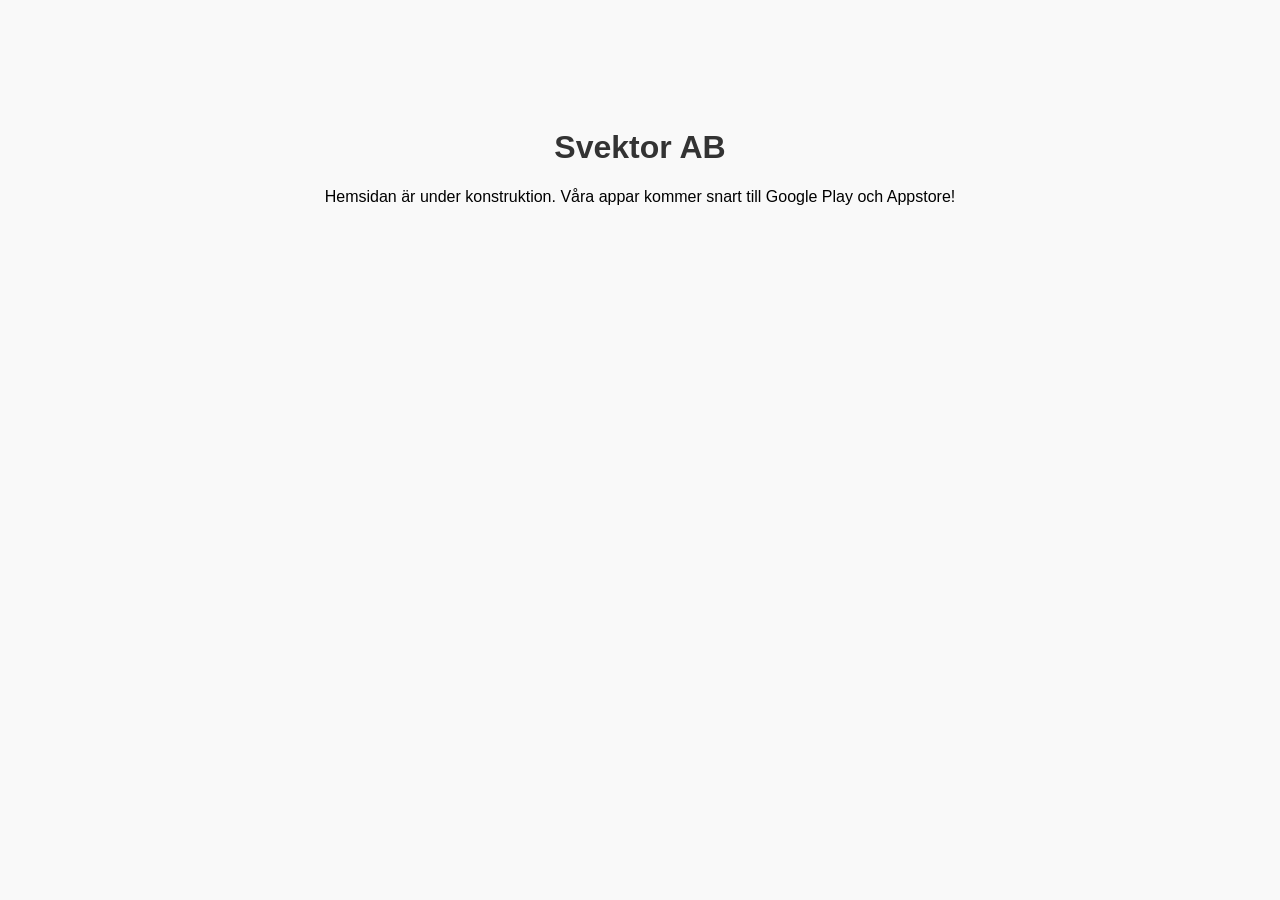
==== index.html @ da0938d6 "Create index.html" ====
<!DOCTYPE html>
<html lang="sv">
<head>
    <meta charset="UTF-8">
    <title>Svektor AB</title>
    <style>
        body { font-family: sans-serif; text-align: center; padding-top: 100px; background-color: #f9f9f9; }
        h1 { color: #333; }
    </style>
</head>
<body>
    <h1>Svektor AB</h1>
    <p>Hemsidan är under konstruktion. Våra appar kommer snart till Google Play och Appstore!</p>
</body>
</html>
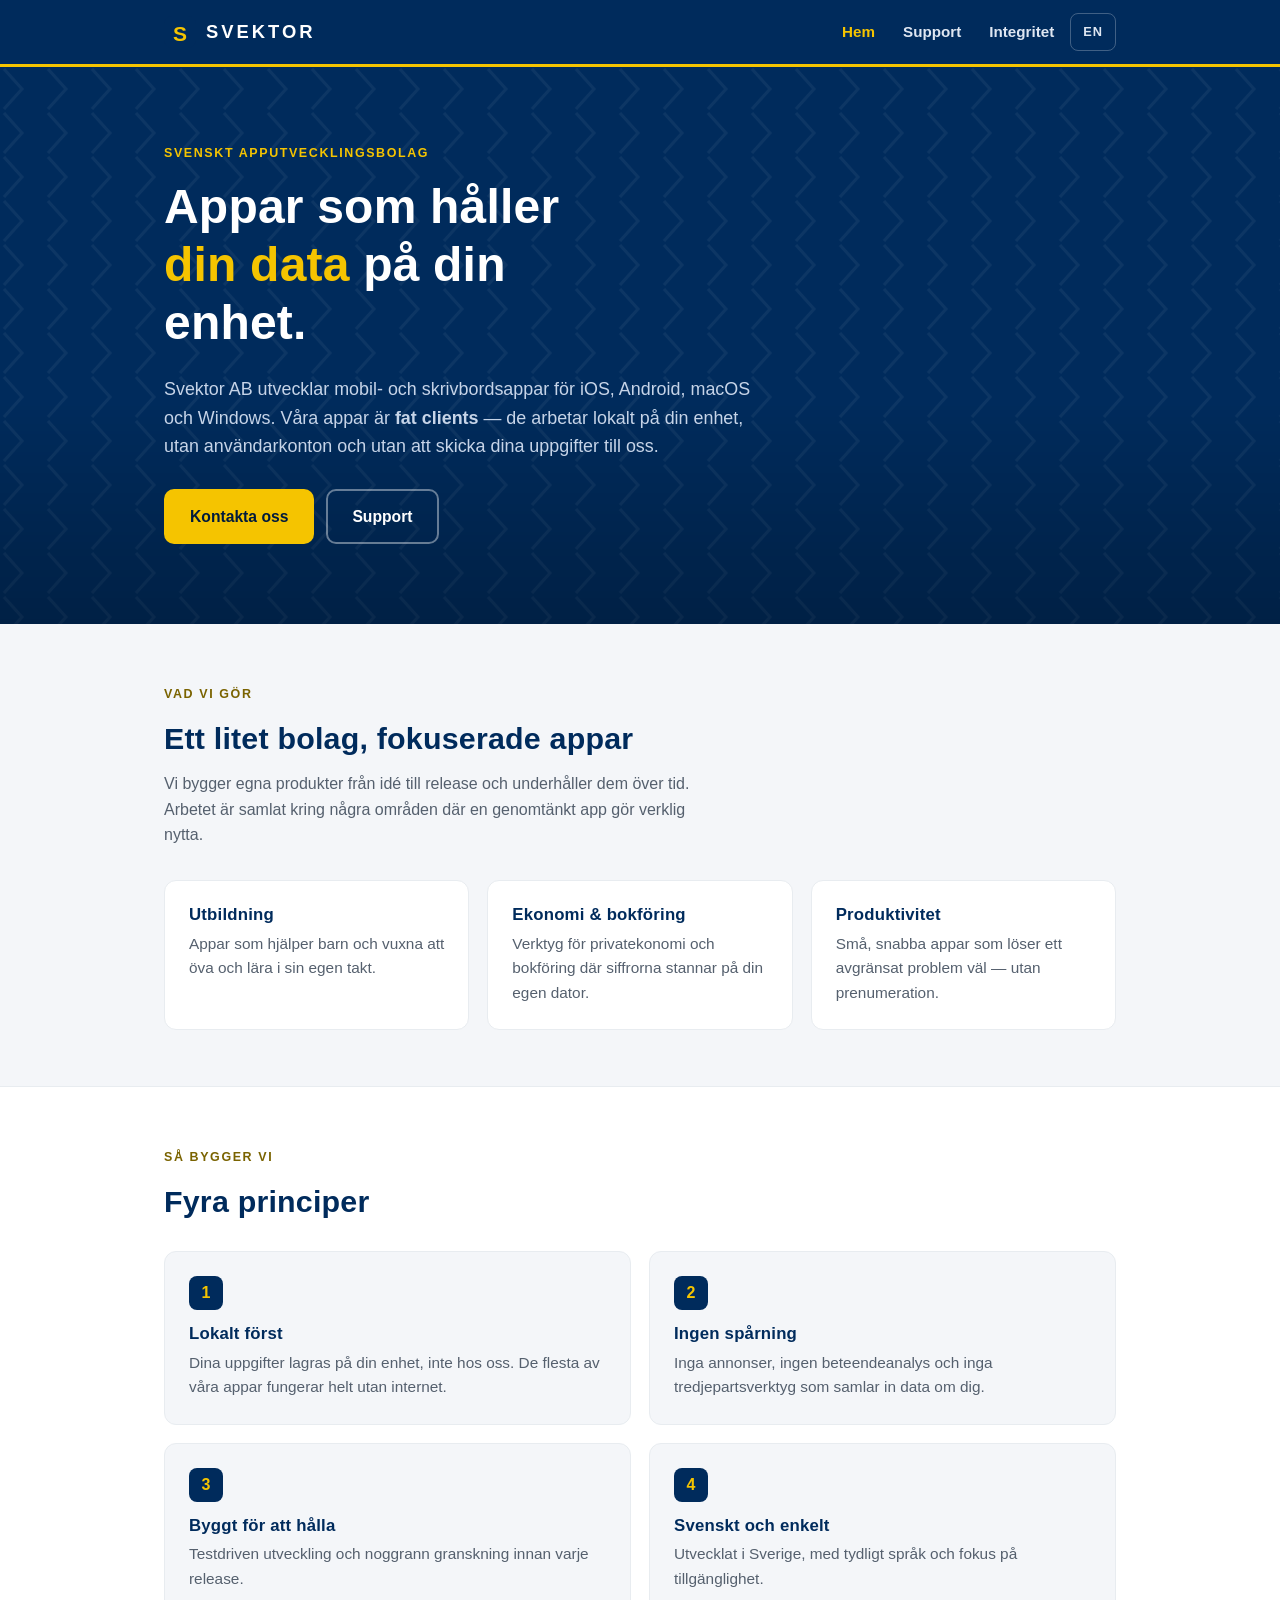
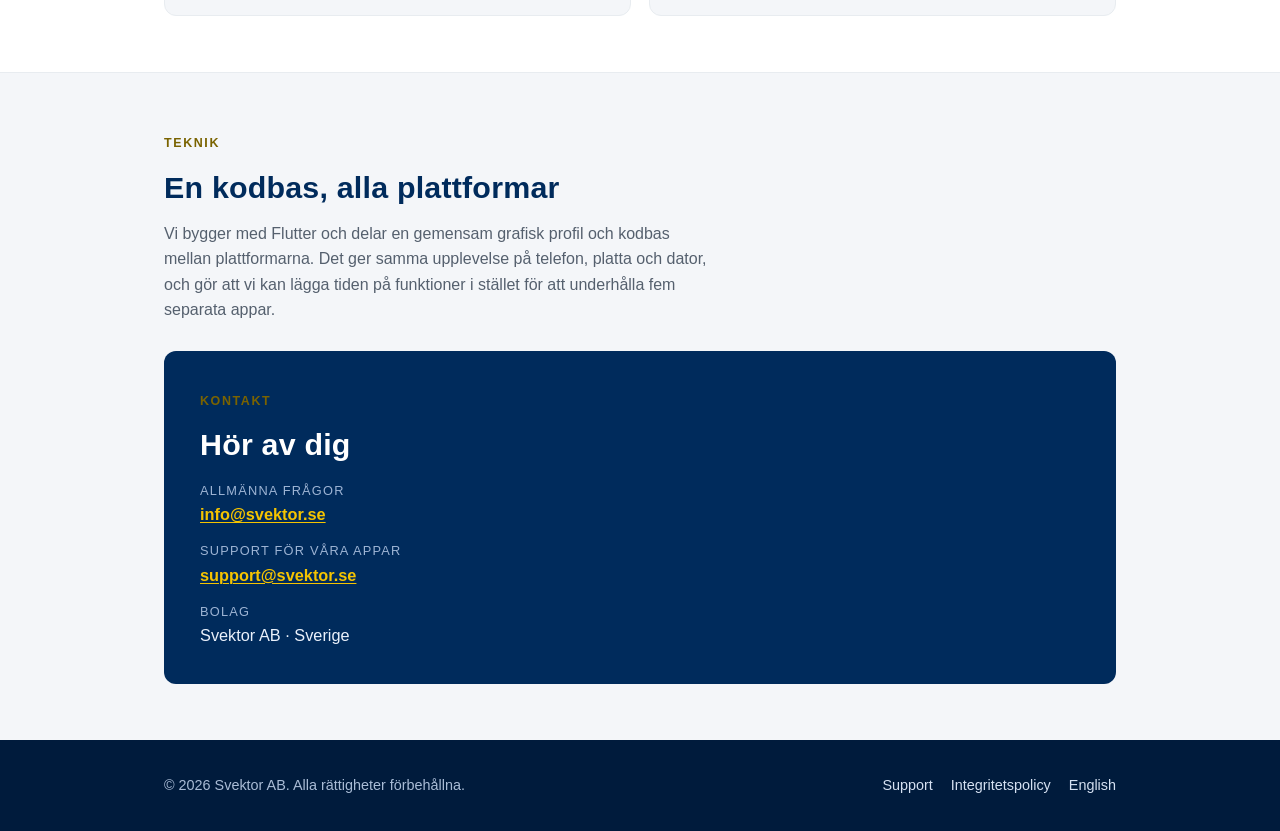
==== commit 7b8a9fdf: "Bygg om svektor.se till professionell företagssajt Ersätter platshållarsidan med en flersidig, tvåsp" ====
--- a/index.html
+++ b/index.html
@@ -1,15 +1,142 @@
 <!DOCTYPE html>
 <html lang="sv">
 <head>
-    <meta charset="UTF-8">
-    <title>Svektor AB</title>
-    <style>
-        body { font-family: sans-serif; text-align: center; padding-top: 100px; background-color: #f9f9f9; }
-        h1 { color: #333; }
-    </style>
+<meta charset="UTF-8">
+<meta name="viewport" content="width=device-width, initial-scale=1">
+<title>Svektor AB — Apputvecklingsbolag</title>
+<meta name="description" content="Svektor AB är ett svenskt apputvecklingsbolag. Vi bygger mobil- och skrivbordsappar som fungerar lokalt på din enhet — utan konton, utan spårning och utan moln.">
+<link rel="canonical" href="https://svektor.se/">
+<link rel="icon" href="/favicon.svg" type="image/svg+xml">
+<link rel="alternate" hreflang="sv" href="https://svektor.se/">
+<link rel="alternate" hreflang="en" href="https://svektor.se/en/">
+<link rel="stylesheet" href="/assets/style.css">
+<meta property="og:title" content="Svektor AB — Apputvecklingsbolag">
+<meta property="og:description" content="Ett svenskt apputvecklingsbolag. Appar som fungerar lokalt på din enhet — utan konton, utan spårning.">
+<meta property="og:type" content="website">
+<meta property="og:url" content="https://svektor.se/">
+<meta property="og:locale" content="sv_SE">
 </head>
 <body>
-    <h1>Svektor AB</h1>
-    <p>Hemsidan är under konstruktion. Våra appar kommer snart till Google Play och Appstore!</p>
+
+<header class="site-header">
+  <div class="wrap">
+    <a class="brand" href="/" aria-label="Svektor AB, startsida">
+      <img class="brand-mark" src="/favicon.svg" alt="" width="32" height="32">
+      <span class="brand-name">SVEKTOR</span>
+    </a>
+    <nav class="site-nav" aria-label="Huvudmeny">
+      <a href="/" aria-current="page">Hem</a>
+      <a href="/support.html">Support</a>
+      <a href="/integritet.html">Integritet</a>
+      <a class="lang" href="/en/" hreflang="en">EN</a>
+    </nav>
+  </div>
+</header>
+
+<main>
+  <section class="hero">
+    <div class="wrap">
+      <span class="eyebrow">Svenskt apputvecklingsbolag</span>
+      <h1>Appar som håller <span class="accent">din data</span> på din enhet.</h1>
+      <p>
+        Svektor AB utvecklar mobil- och skrivbordsappar för iOS, Android, macOS och
+        Windows. Våra appar är <strong>fat clients</strong> — de arbetar lokalt på din
+        enhet, utan användarkonton och utan att skicka dina uppgifter till oss.
+      </p>
+      <div class="cta-row">
+        <a class="btn btn-primary" href="mailto:info@svektor.se">Kontakta oss</a>
+        <a class="btn btn-ghost" href="/support.html">Support</a>
+      </div>
+    </div>
+  </section>
+
+  <section>
+    <div class="wrap">
+      <span class="eyebrow">Vad vi gör</span>
+      <h2>Ett litet bolag, fokuserade appar</h2>
+      <p class="section-lead">
+        Vi bygger egna produkter från idé till release och underhåller dem över tid.
+        Arbetet är samlat kring några områden där en genomtänkt app gör verklig nytta.
+      </p>
+      <div class="grid">
+        <div class="card">
+          <h3>Utbildning</h3>
+          <p>Appar som hjälper barn och vuxna att öva och lära i sin egen takt.</p>
+        </div>
+        <div class="card">
+          <h3>Ekonomi &amp; bokföring</h3>
+          <p>Verktyg för privatekonomi och bokföring där siffrorna stannar på din egen dator.</p>
+        </div>
+        <div class="card">
+          <h3>Produktivitet</h3>
+          <p>Små, snabba appar som löser ett avgränsat problem väl — utan prenumeration.</p>
+        </div>
+      </div>
+    </div>
+  </section>
+
+  <section class="tint">
+    <div class="wrap">
+      <span class="eyebrow">Så bygger vi</span>
+      <h2>Fyra principer</h2>
+      <div class="grid two">
+        <div class="card">
+          <span class="num">1</span>
+          <h3>Lokalt först</h3>
+          <p>Dina uppgifter lagras på din enhet, inte hos oss. De flesta av våra appar fungerar helt utan internet.</p>
+        </div>
+        <div class="card">
+          <span class="num">2</span>
+          <h3>Ingen spårning</h3>
+          <p>Inga annonser, ingen beteendeanalys och inga tredjepartsverktyg som samlar in data om dig.</p>
+        </div>
+        <div class="card">
+          <span class="num">3</span>
+          <h3>Byggt för att hålla</h3>
+          <p>Testdriven utveckling och noggrann granskning innan varje release.</p>
+        </div>
+        <div class="card">
+          <span class="num">4</span>
+          <h3>Svenskt och enkelt</h3>
+          <p>Utvecklat i Sverige, med tydligt språk och fokus på tillgänglighet.</p>
+        </div>
+      </div>
+    </div>
+  </section>
+
+  <section>
+    <div class="wrap">
+      <span class="eyebrow">Teknik</span>
+      <h2>En kodbas, alla plattformar</h2>
+      <p class="section-lead">
+        Vi bygger med Flutter och delar en gemensam grafisk profil och kodbas mellan
+        plattformarna. Det ger samma upplevelse på telefon, platta och dator, och gör
+        att vi kan lägga tiden på funktioner i stället för att underhålla fem separata appar.
+      </p>
+
+      <div class="contact-box">
+        <span class="eyebrow">Kontakt</span>
+        <h2>Hör av dig</h2>
+        <div class="contact-list">
+          <div><span>Allmänna frågor</span><a href="mailto:info@svektor.se">info@svektor.se</a></div>
+          <div><span>Support för våra appar</span><a href="mailto:support@svektor.se">support@svektor.se</a></div>
+          <div><span>Bolag</span>Svektor AB · Sverige</div>
+        </div>
+      </div>
+    </div>
+  </section>
+</main>
+
+<footer class="site-footer">
+  <div class="wrap">
+    <span>© 2026 Svektor AB. Alla rättigheter förbehållna.</span>
+    <nav aria-label="Sidfot">
+      <a href="/support.html">Support</a>
+      <a href="/integritet.html">Integritetspolicy</a>
+      <a href="/en/">English</a>
+    </nav>
+  </div>
+</footer>
+
 </body>
 </html>
--- a/assets/style.css
+++ b/assets/style.css
@@ -0,0 +1,253 @@
+/* Svektor AB — company site
+   Graphic profile shared with the apps:
+   navy #002B5C, signal yellow #F5C400, off-white #F4F6F9, hairline #E8ECF0 */
+
+:root {
+  --navy: #002B5C;
+  --navy-deep: #001B3C;
+  --yellow: #F5C400;
+  --ink: #1A2431;
+  --muted: #55606E;
+  --bg: #F4F6F9;
+  --card: #FFFFFF;
+  --line: #E8ECF0;
+  --radius: 12px;
+  --maxw: 1000px;
+  --font: -apple-system, BlinkMacSystemFont, "Segoe UI", Roboto, Helvetica, Arial, sans-serif;
+  color-scheme: light;
+}
+
+* { box-sizing: border-box; }
+
+html { scroll-behavior: smooth; }
+
+body {
+  margin: 0;
+  font-family: var(--font);
+  color: var(--ink);
+  background: var(--bg);
+  line-height: 1.6;
+  -webkit-font-smoothing: antialiased;
+}
+
+h1, h2, h3 {
+  line-height: 1.2;
+  font-weight: 800;
+  letter-spacing: 0.2px;
+  color: var(--navy);
+  margin: 0 0 .5em;
+}
+
+h1 { font-size: clamp(1.9rem, 4.5vw, 3rem); }
+h2 { font-size: clamp(1.35rem, 2.8vw, 1.9rem); }
+h3 { font-size: 1.05rem; }
+
+p { margin: 0 0 1rem; }
+
+a { color: var(--navy); text-decoration-thickness: 1px; text-underline-offset: 2px; }
+a:hover { color: #003c82; }
+
+:focus-visible {
+  outline: 3px solid var(--yellow);
+  outline-offset: 2px;
+  border-radius: 3px;
+}
+
+.wrap { max-width: var(--maxw); margin: 0 auto; padding: 0 24px; }
+
+.eyebrow {
+  display: inline-block;
+  font-size: .78rem;
+  font-weight: 800;
+  letter-spacing: 1.6px;
+  text-transform: uppercase;
+  color: #7a6300;
+  margin-bottom: .9rem;
+}
+.hero .eyebrow { color: var(--yellow); }
+
+/* ---------- Header ---------- */
+.site-header {
+  position: sticky;
+  top: 0;
+  z-index: 20;
+  background: var(--navy);
+  border-bottom: 3px solid var(--yellow);
+}
+.site-header .wrap {
+  display: flex;
+  align-items: center;
+  justify-content: space-between;
+  gap: 16px;
+  min-height: 64px;
+  flex-wrap: wrap;
+}
+.brand {
+  display: inline-flex;
+  align-items: center;
+  gap: 10px;
+  text-decoration: none;
+}
+.brand-mark { width: 32px; height: 32px; display: block; border-radius: 8px; }
+.brand-name {
+  color: #fff;
+  font-weight: 800;
+  font-size: 1.15rem;
+  letter-spacing: 3px;
+}
+.site-nav {
+  display: flex;
+  align-items: center;
+  gap: 4px;
+  flex-wrap: wrap;
+}
+.site-nav a {
+  color: #dfe7f2;
+  text-decoration: none;
+  font-weight: 600;
+  font-size: .95rem;
+  padding: 8px 12px;
+  border-radius: 8px;
+}
+.site-nav a:hover { color: #fff; background: rgba(255,255,255,.08); }
+.site-nav a[aria-current="page"] { color: var(--yellow); }
+.site-nav a.lang {
+  border: 1px solid rgba(255,255,255,.25);
+  letter-spacing: 1px;
+  font-size: .8rem;
+}
+
+/* ---------- Hero ---------- */
+.hero {
+  background: var(--navy);
+  background-image:
+    linear-gradient(180deg, rgba(0,0,0,0) 60%, rgba(0,0,0,.25)),
+    url("data:image/svg+xml,%3Csvg xmlns='http://www.w3.org/2000/svg' width='44' height='44'%3E%3Cpath d='M4 2l18 20L4 42' fill='none' stroke='%23ffffff' stroke-opacity='0.05' stroke-width='3'/%3E%3C/svg%3E");
+  color: #eaf1fb;
+  padding: 72px 0 80px;
+}
+.hero h1 { color: #fff; max-width: 16ch; }
+.hero h1 .accent { color: var(--yellow); }
+.hero p {
+  font-size: 1.12rem;
+  color: #c6d4e8;
+  max-width: 60ch;
+}
+.cta-row {
+  display: flex;
+  flex-wrap: wrap;
+  gap: 12px;
+  margin-top: 28px;
+}
+.btn {
+  display: inline-block;
+  padding: 13px 24px;
+  border-radius: 10px;
+  font-weight: 700;
+  font-size: .98rem;
+  text-decoration: none;
+  border: 2px solid transparent;
+}
+.btn-primary { background: var(--yellow); color: var(--navy-deep); }
+.btn-primary:hover { background: #ffd21f; color: var(--navy-deep); }
+.btn-ghost { border-color: rgba(255,255,255,.4); color: #fff; }
+.btn-ghost:hover { border-color: #fff; background: rgba(255,255,255,.08); color: #fff; }
+
+/* ---------- Sections ---------- */
+section { padding: 56px 0; }
+section.tint { background: #fff; border-block: 1px solid var(--line); }
+.section-lead { max-width: 62ch; color: var(--muted); }
+
+.grid {
+  display: grid;
+  gap: 18px;
+  grid-template-columns: repeat(auto-fit, minmax(240px, 1fr));
+  margin-top: 32px;
+}
+.grid.two { grid-template-columns: repeat(2, 1fr); }
+@media (max-width: 620px) { .grid.two { grid-template-columns: 1fr; } }
+.card {
+  background: var(--card);
+  border: 1px solid var(--line);
+  border-radius: var(--radius);
+  padding: 24px;
+}
+section.tint .card { background: var(--bg); }
+.card h3 { margin-bottom: .4rem; }
+.card p { color: var(--muted); margin: 0; font-size: .96rem; }
+.card .num {
+  display: inline-flex;
+  align-items: center;
+  justify-content: center;
+  width: 34px; height: 34px;
+  border-radius: 8px;
+  background: var(--navy);
+  color: var(--yellow);
+  font-weight: 800;
+  margin-bottom: 14px;
+}
+
+/* ---------- Contact ---------- */
+.contact-box {
+  background: var(--navy);
+  color: #eaf1fb;
+  border-radius: var(--radius);
+  padding: 36px;
+  margin-top: 28px;
+}
+.contact-box h2 { color: #fff; }
+.contact-box a { color: var(--yellow); font-weight: 700; }
+.contact-list { display: grid; gap: 14px; margin-top: 18px; }
+.contact-list div { font-size: 1.02rem; }
+.contact-list span { display: block; font-size: .8rem; letter-spacing: 1.2px; text-transform: uppercase; color: #9db4d4; }
+
+/* ---------- Prose (support / privacy) ---------- */
+.prose { max-width: 74ch; }
+.prose h2 { margin-top: 2.2rem; }
+.prose h3 { margin-top: 1.6rem; color: var(--ink); }
+.prose ul { padding-left: 1.2rem; }
+.prose li { margin-bottom: .4rem; }
+.prose .updated {
+  font-size: .9rem;
+  color: var(--muted);
+  border-left: 3px solid var(--yellow);
+  padding-left: 12px;
+}
+.callout {
+  background: #fff;
+  border: 1px solid var(--line);
+  border-left: 4px solid var(--yellow);
+  border-radius: 8px;
+  padding: 16px 18px;
+  margin: 1.5rem 0;
+}
+.callout p { margin: 0; color: var(--muted); }
+
+/* ---------- Footer ---------- */
+.site-footer {
+  background: var(--navy-deep);
+  color: #a9bcd6;
+  padding: 34px 0;
+  font-size: .9rem;
+}
+.site-footer .wrap {
+  display: flex;
+  flex-wrap: wrap;
+  gap: 10px 24px;
+  align-items: center;
+  justify-content: space-between;
+}
+.site-footer a { color: #d5e1f2; text-decoration: none; }
+.site-footer a:hover { text-decoration: underline; }
+.site-footer nav { display: flex; gap: 18px; flex-wrap: wrap; }
+
+@media (max-width: 560px) {
+  .brand-name { letter-spacing: 2px; font-size: 1.05rem; }
+  section { padding: 44px 0; }
+  .hero { padding: 56px 0 60px; }
+  .contact-box, .card { padding: 20px; }
+}
+
+@media (prefers-reduced-motion: reduce) {
+  html { scroll-behavior: auto; }
+}
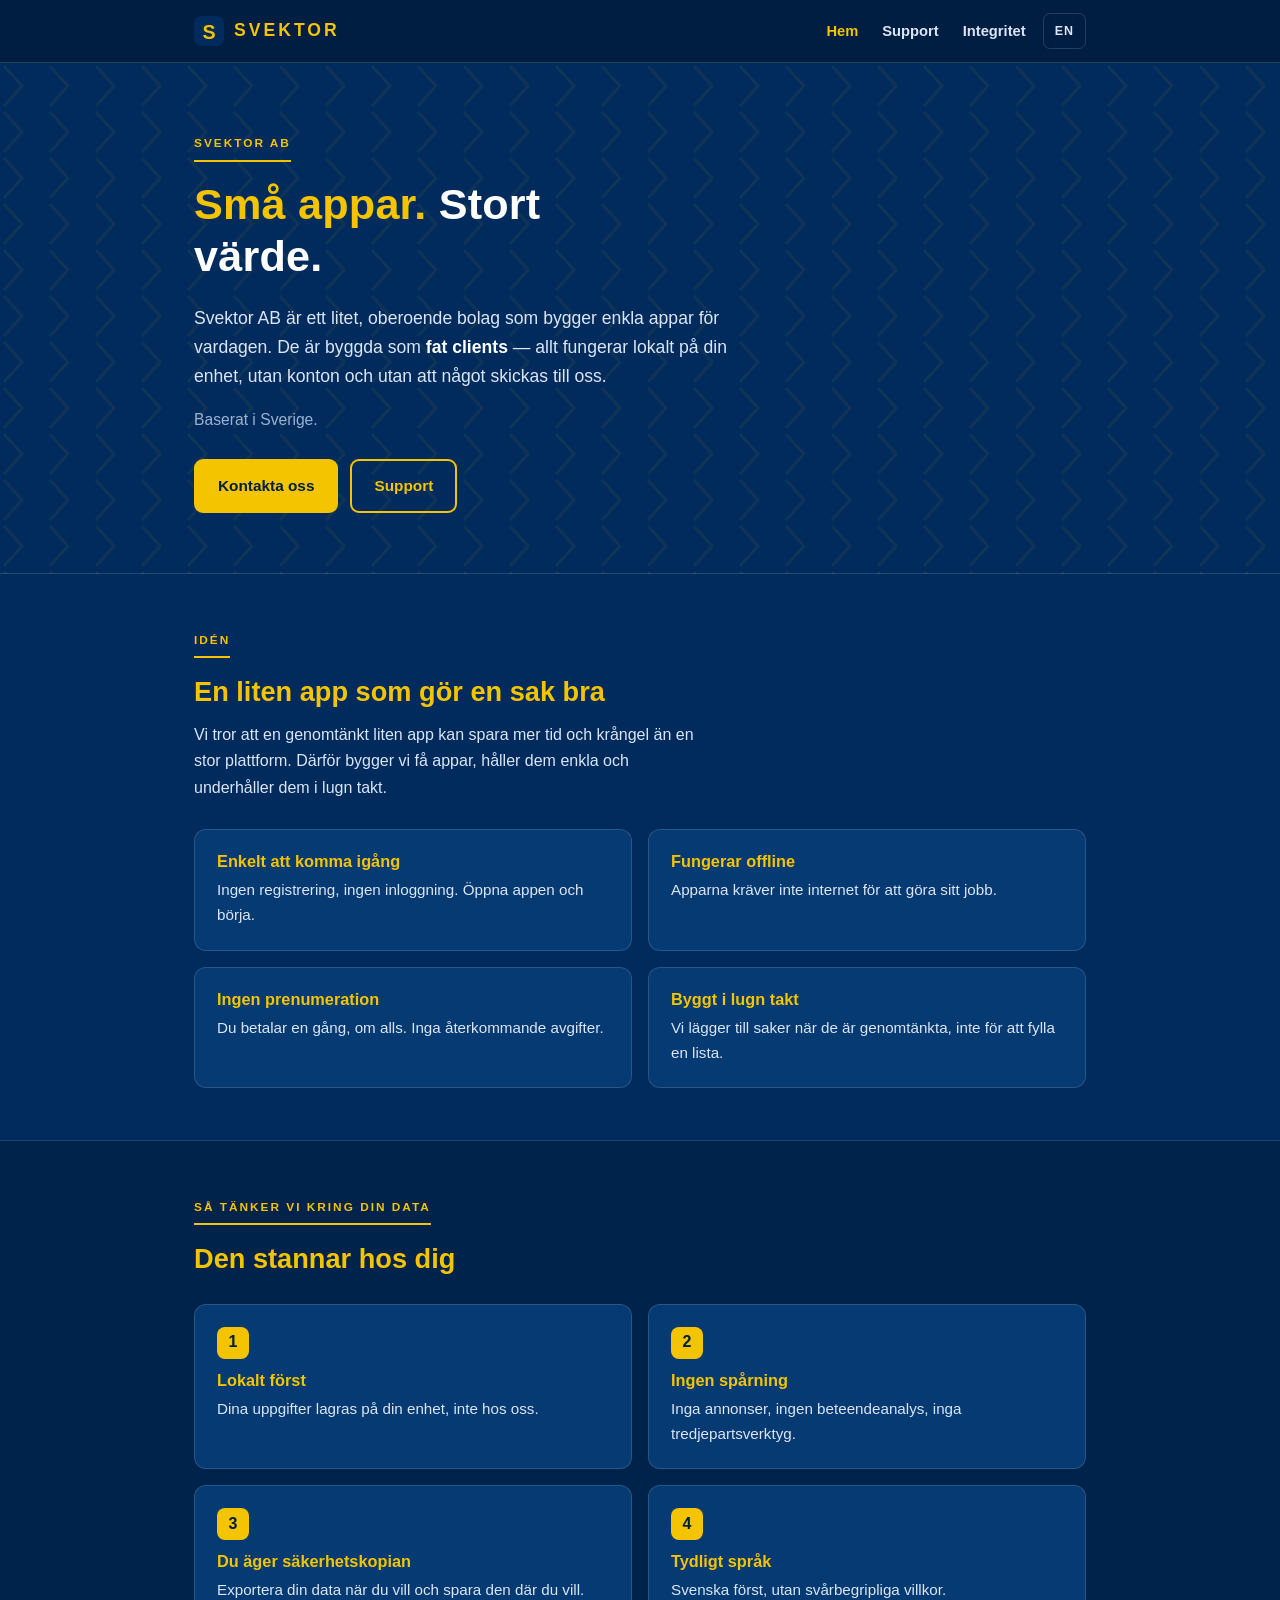
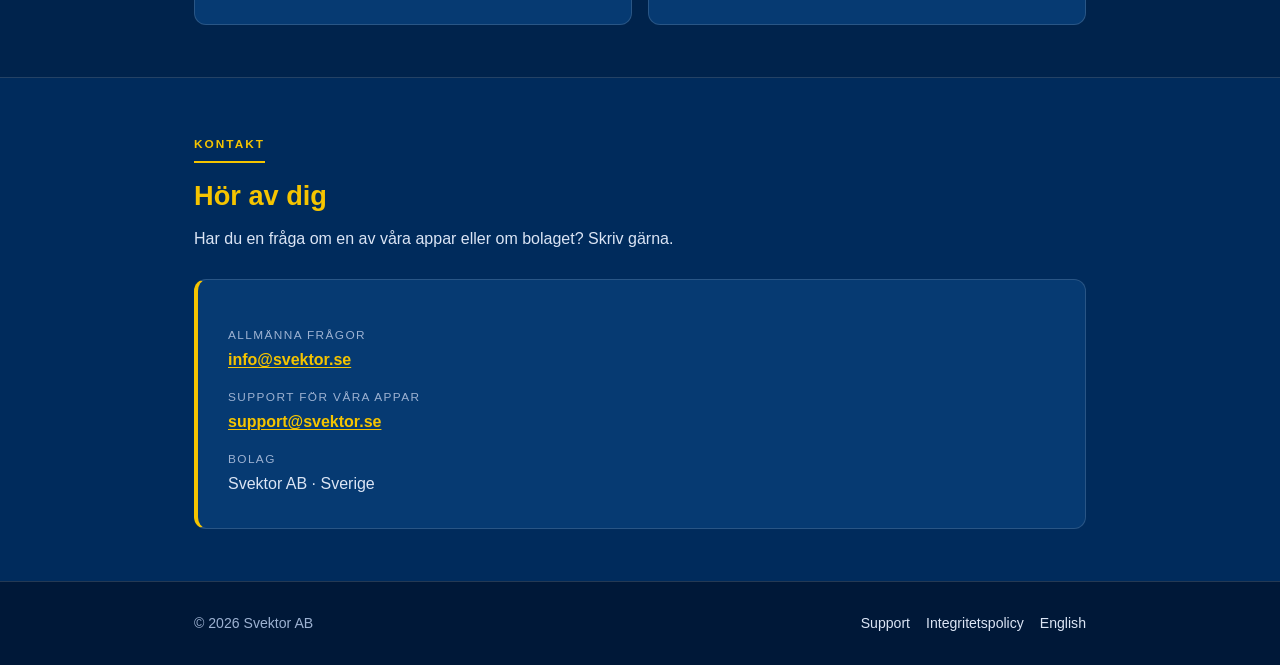
==== commit 0762f7e4: "Gör om sajten: navy/gul appprofil, anspråkslös ton, inga appnamn - Hela sajten på marinblå bakgrund " ====
--- a/index.html
+++ b/index.html
@@ -3,15 +3,15 @@
 <head>
 <meta charset="UTF-8">
 <meta name="viewport" content="width=device-width, initial-scale=1">
-<title>Svektor AB — Apputvecklingsbolag</title>
-<meta name="description" content="Svektor AB är ett svenskt apputvecklingsbolag. Vi bygger mobil- och skrivbordsappar som fungerar lokalt på din enhet — utan konton, utan spårning och utan moln.">
+<title>Svektor AB — Små appar, stort värde</title>
+<meta name="description" content="Svektor AB är ett litet, oberoende bolag som bygger små appar. De fungerar lokalt på din enhet — utan konton, utan spårning och utan moln.">
 <link rel="canonical" href="https://svektor.se/">
 <link rel="icon" href="/favicon.svg" type="image/svg+xml">
 <link rel="alternate" hreflang="sv" href="https://svektor.se/">
 <link rel="alternate" hreflang="en" href="https://svektor.se/en/">
 <link rel="stylesheet" href="/assets/style.css">
-<meta property="og:title" content="Svektor AB — Apputvecklingsbolag">
-<meta property="og:description" content="Ett svenskt apputvecklingsbolag. Appar som fungerar lokalt på din enhet — utan konton, utan spårning.">
+<meta property="og:title" content="Svektor AB — Små appar, stort värde">
+<meta property="og:description" content="Ett litet, oberoende bolag som bygger små appar. Allt fungerar lokalt på din enhet.">
 <meta property="og:type" content="website">
 <meta property="og:url" content="https://svektor.se/">
 <meta property="og:locale" content="sv_SE">
@@ -21,7 +21,7 @@
 <header class="site-header">
   <div class="wrap">
     <a class="brand" href="/" aria-label="Svektor AB, startsida">
-      <img class="brand-mark" src="/favicon.svg" alt="" width="32" height="32">
+      <img class="brand-mark" src="/favicon.svg" alt="" width="30" height="30">
       <span class="brand-name">SVEKTOR</span>
     </a>
     <nav class="site-nav" aria-label="Huvudmeny">
@@ -36,13 +36,14 @@
 <main>
   <section class="hero">
     <div class="wrap">
-      <span class="eyebrow">Svenskt apputvecklingsbolag</span>
-      <h1>Appar som håller <span class="accent">din data</span> på din enhet.</h1>
+      <span class="eyebrow">Svektor AB</span>
+      <h1>Små appar. <span class="accent">Stort värde.</span></h1>
       <p>
-        Svektor AB utvecklar mobil- och skrivbordsappar för iOS, Android, macOS och
-        Windows. Våra appar är <strong>fat clients</strong> — de arbetar lokalt på din
-        enhet, utan användarkonton och utan att skicka dina uppgifter till oss.
+        Svektor AB är ett litet, oberoende bolag som bygger enkla appar för
+        vardagen. De är byggda som <strong>fat clients</strong> — allt fungerar
+        lokalt på din enhet, utan konton och utan att något skickas till oss.
       </p>
+      <p class="sub">Baserat i Sverige.</p>
       <div class="cta-row">
         <a class="btn btn-primary" href="mailto:info@svektor.se">Kontakta oss</a>
         <a class="btn btn-ghost" href="/support.html">Support</a>
@@ -52,53 +53,58 @@
 
   <section>
     <div class="wrap">
-      <span class="eyebrow">Vad vi gör</span>
-      <h2>Ett litet bolag, fokuserade appar</h2>
+      <span class="eyebrow">Idén</span>
+      <h2>En liten app som gör en sak bra</h2>
       <p class="section-lead">
-        Vi bygger egna produkter från idé till release och underhåller dem över tid.
-        Arbetet är samlat kring några områden där en genomtänkt app gör verklig nytta.
+        Vi tror att en genomtänkt liten app kan spara mer tid och krångel än en stor
+        plattform. Därför bygger vi få appar, håller dem enkla och underhåller dem
+        i lugn takt.
       </p>
-      <div class="grid">
+      <div class="grid two">
         <div class="card">
-          <h3>Utbildning</h3>
-          <p>Appar som hjälper barn och vuxna att öva och lära i sin egen takt.</p>
+          <h3>Enkelt att komma igång</h3>
+          <p>Ingen registrering, ingen inloggning. Öppna appen och börja.</p>
         </div>
         <div class="card">
-          <h3>Ekonomi &amp; bokföring</h3>
-          <p>Verktyg för privatekonomi och bokföring där siffrorna stannar på din egen dator.</p>
+          <h3>Fungerar offline</h3>
+          <p>Apparna kräver inte internet för att göra sitt jobb.</p>
         </div>
         <div class="card">
-          <h3>Produktivitet</h3>
-          <p>Små, snabba appar som löser ett avgränsat problem väl — utan prenumeration.</p>
+          <h3>Ingen prenumeration</h3>
+          <p>Du betalar en gång, om alls. Inga återkommande avgifter.</p>
+        </div>
+        <div class="card">
+          <h3>Byggt i lugn takt</h3>
+          <p>Vi lägger till saker när de är genomtänkta, inte för att fylla en lista.</p>
         </div>
       </div>
     </div>
   </section>
 
-  <section class="tint">
+  <section class="alt">
     <div class="wrap">
-      <span class="eyebrow">Så bygger vi</span>
-      <h2>Fyra principer</h2>
+      <span class="eyebrow">Så tänker vi kring din data</span>
+      <h2>Den stannar hos dig</h2>
       <div class="grid two">
         <div class="card">
           <span class="num">1</span>
           <h3>Lokalt först</h3>
-          <p>Dina uppgifter lagras på din enhet, inte hos oss. De flesta av våra appar fungerar helt utan internet.</p>
+          <p>Dina uppgifter lagras på din enhet, inte hos oss.</p>
         </div>
         <div class="card">
           <span class="num">2</span>
           <h3>Ingen spårning</h3>
-          <p>Inga annonser, ingen beteendeanalys och inga tredjepartsverktyg som samlar in data om dig.</p>
+          <p>Inga annonser, ingen beteendeanalys, inga tredjepartsverktyg.</p>
         </div>
         <div class="card">
           <span class="num">3</span>
-          <h3>Byggt för att hålla</h3>
-          <p>Testdriven utveckling och noggrann granskning innan varje release.</p>
+          <h3>Du äger säkerhetskopian</h3>
+          <p>Exportera din data när du vill och spara den där du vill.</p>
         </div>
         <div class="card">
           <span class="num">4</span>
-          <h3>Svenskt och enkelt</h3>
-          <p>Utvecklat i Sverige, med tydligt språk och fokus på tillgänglighet.</p>
+          <h3>Tydligt språk</h3>
+          <p>Svenska först, utan svårbegripliga villkor.</p>
         </div>
       </div>
     </div>
@@ -106,17 +112,10 @@
 
   <section>
     <div class="wrap">
-      <span class="eyebrow">Teknik</span>
-      <h2>En kodbas, alla plattformar</h2>
-      <p class="section-lead">
-        Vi bygger med Flutter och delar en gemensam grafisk profil och kodbas mellan
-        plattformarna. Det ger samma upplevelse på telefon, platta och dator, och gör
-        att vi kan lägga tiden på funktioner i stället för att underhålla fem separata appar.
-      </p>
-
+      <span class="eyebrow">Kontakt</span>
+      <h2>Hör av dig</h2>
+      <p class="section-lead">Har du en fråga om en av våra appar eller om bolaget? Skriv gärna.</p>
       <div class="contact-box">
-        <span class="eyebrow">Kontakt</span>
-        <h2>Hör av dig</h2>
         <div class="contact-list">
           <div><span>Allmänna frågor</span><a href="mailto:info@svektor.se">info@svektor.se</a></div>
           <div><span>Support för våra appar</span><a href="mailto:support@svektor.se">support@svektor.se</a></div>
@@ -129,7 +128,7 @@
 
 <footer class="site-footer">
   <div class="wrap">
-    <span>© 2026 Svektor AB. Alla rättigheter förbehållna.</span>
+    <span>© 2026 Svektor AB</span>
     <nav aria-label="Sidfot">
       <a href="/support.html">Support</a>
       <a href="/integritet.html">Integritetspolicy</a>
--- a/assets/style.css
+++ b/assets/style.css
@@ -1,253 +1,232 @@
 /* Svektor AB — company site
-   Graphic profile shared with the apps:
-   navy #002B5C, signal yellow #F5C400, off-white #F4F6F9, hairline #E8ECF0 */
+   Same profile as the apps: navy background, signal-yellow text/accents. */
 
 :root {
-  --navy: #002B5C;
-  --navy-deep: #001B3C;
-  --yellow: #F5C400;
-  --ink: #1A2431;
-  --muted: #55606E;
-  --bg: #F4F6F9;
-  --card: #FFFFFF;
-  --line: #E8ECF0;
+  --navy:      #002B5C;   /* page background — Försvarsmakten-inspired */
+  --navy-deep: #001E42;   /* header */
+  --navy-dark: #001838;   /* footer */
+  --navy-alt:  #00234C;   /* alternating section */
+  --surface:   #063A72;   /* cards / raised */
+  --surface-2: #0B4A8A;   /* card hover */
+  --yellow:    #F5C400;   /* signal yellow — headings & accents */
+  --yellow-hi: #FFD21F;
+  --text:      #DBE5F5;   /* body text on navy */
+  --text-dim:  #9DB2D2;
+  --line:      rgba(255, 255, 255, 0.14);
   --radius: 12px;
-  --maxw: 1000px;
+  --maxw: 940px;
   --font: -apple-system, BlinkMacSystemFont, "Segoe UI", Roboto, Helvetica, Arial, sans-serif;
-  color-scheme: light;
+  color-scheme: dark;
 }
 
 * { box-sizing: border-box; }
-
 html { scroll-behavior: smooth; }
 
 body {
   margin: 0;
   font-family: var(--font);
-  color: var(--ink);
-  background: var(--bg);
-  line-height: 1.6;
+  color: var(--text);
+  background: var(--navy);
+  line-height: 1.65;
   -webkit-font-smoothing: antialiased;
 }
 
 h1, h2, h3 {
   line-height: 1.2;
   font-weight: 800;
-  letter-spacing: 0.2px;
-  color: var(--navy);
+  color: var(--yellow);
   margin: 0 0 .5em;
 }
-
-h1 { font-size: clamp(1.9rem, 4.5vw, 3rem); }
-h2 { font-size: clamp(1.35rem, 2.8vw, 1.9rem); }
-h3 { font-size: 1.05rem; }
+h1 { font-size: clamp(1.8rem, 4.2vw, 2.7rem); letter-spacing: .2px; }
+h2 { font-size: clamp(1.3rem, 2.6vw, 1.7rem); }
+h3 { font-size: 1.02rem; color: var(--yellow); }
 
 p { margin: 0 0 1rem; }
-
-a { color: var(--navy); text-decoration-thickness: 1px; text-underline-offset: 2px; }
-a:hover { color: #003c82; }
-
-:focus-visible {
-  outline: 3px solid var(--yellow);
-  outline-offset: 2px;
-  border-radius: 3px;
-}
+strong { color: #fff; }
+
+a { color: var(--yellow); text-decoration-thickness: 1px; text-underline-offset: 2px; }
+a:hover { color: var(--yellow-hi); }
+
+:focus-visible { outline: 3px solid var(--yellow); outline-offset: 2px; border-radius: 3px; }
 
 .wrap { max-width: var(--maxw); margin: 0 auto; padding: 0 24px; }
 
 .eyebrow {
   display: inline-block;
-  font-size: .78rem;
+  font-size: .74rem;
   font-weight: 800;
-  letter-spacing: 1.6px;
+  letter-spacing: 2px;
   text-transform: uppercase;
-  color: #7a6300;
-  margin-bottom: .9rem;
-}
-.hero .eyebrow { color: var(--yellow); }
+  color: var(--yellow);
+  padding-bottom: 6px;
+  border-bottom: 2px solid var(--yellow);
+  margin-bottom: 1.1rem;
+}
 
 /* ---------- Header ---------- */
 .site-header {
   position: sticky;
   top: 0;
   z-index: 20;
-  background: var(--navy);
-  border-bottom: 3px solid var(--yellow);
+  background: var(--navy-deep);
+  border-bottom: 1px solid var(--line);
 }
 .site-header .wrap {
   display: flex;
   align-items: center;
   justify-content: space-between;
-  gap: 16px;
-  min-height: 64px;
+  gap: 14px;
+  min-height: 62px;
   flex-wrap: wrap;
 }
-.brand {
-  display: inline-flex;
-  align-items: center;
-  gap: 10px;
-  text-decoration: none;
-}
-.brand-mark { width: 32px; height: 32px; display: block; border-radius: 8px; }
-.brand-name {
-  color: #fff;
-  font-weight: 800;
-  font-size: 1.15rem;
-  letter-spacing: 3px;
-}
-.site-nav {
-  display: flex;
-  align-items: center;
-  gap: 4px;
-  flex-wrap: wrap;
-}
+.brand { display: inline-flex; align-items: center; gap: 10px; text-decoration: none; }
+.brand-mark { width: 30px; height: 30px; display: block; border-radius: 7px; }
+.brand-name { color: var(--yellow); font-weight: 800; font-size: 1.1rem; letter-spacing: 3px; }
+.site-nav { display: flex; align-items: center; gap: 2px; flex-wrap: wrap; }
 .site-nav a {
-  color: #dfe7f2;
+  color: var(--text);
   text-decoration: none;
   font-weight: 600;
-  font-size: .95rem;
-  padding: 8px 12px;
-  border-radius: 8px;
-}
-.site-nav a:hover { color: #fff; background: rgba(255,255,255,.08); }
+  font-size: .92rem;
+  padding: 7px 11px;
+  border-radius: 7px;
+}
+.site-nav a:hover { color: #fff; background: rgba(255, 255, 255, 0.07); }
 .site-nav a[aria-current="page"] { color: var(--yellow); }
-.site-nav a.lang {
-  border: 1px solid rgba(255,255,255,.25);
-  letter-spacing: 1px;
-  font-size: .8rem;
-}
+.site-nav a.lang { border: 1px solid var(--line); letter-spacing: 1px; font-size: .78rem; margin-left: 4px; }
 
 /* ---------- Hero ---------- */
 .hero {
-  background: var(--navy);
   background-image:
-    linear-gradient(180deg, rgba(0,0,0,0) 60%, rgba(0,0,0,.25)),
-    url("data:image/svg+xml,%3Csvg xmlns='http://www.w3.org/2000/svg' width='44' height='44'%3E%3Cpath d='M4 2l18 20L4 42' fill='none' stroke='%23ffffff' stroke-opacity='0.05' stroke-width='3'/%3E%3C/svg%3E");
-  color: #eaf1fb;
-  padding: 72px 0 80px;
-}
-.hero h1 { color: #fff; max-width: 16ch; }
-.hero h1 .accent { color: var(--yellow); }
-.hero p {
-  font-size: 1.12rem;
-  color: #c6d4e8;
-  max-width: 60ch;
-}
-.cta-row {
-  display: flex;
-  flex-wrap: wrap;
-  gap: 12px;
-  margin-top: 28px;
-}
+    url("data:image/svg+xml,%3Csvg xmlns='http://www.w3.org/2000/svg' width='46' height='46'%3E%3Cpath d='M4 3l18 20L4 43' fill='none' stroke='%23F5C400' stroke-opacity='0.06' stroke-width='3'/%3E%3C/svg%3E");
+  padding: 66px 0 60px;
+  border-bottom: 1px solid var(--line);
+}
+.hero h1 { max-width: 20ch; }
+.hero h1 .accent { color: #fff; }
+.hero p { font-size: 1.1rem; color: var(--text); max-width: 56ch; }
+.hero .sub { color: var(--text-dim); font-size: .98rem; }
+
+.cta-row { display: flex; flex-wrap: wrap; gap: 12px; margin-top: 26px; }
 .btn {
   display: inline-block;
-  padding: 13px 24px;
-  border-radius: 10px;
+  padding: 12px 22px;
+  border-radius: 9px;
   font-weight: 700;
-  font-size: .98rem;
+  font-size: .96rem;
   text-decoration: none;
   border: 2px solid transparent;
 }
 .btn-primary { background: var(--yellow); color: var(--navy-deep); }
-.btn-primary:hover { background: #ffd21f; color: var(--navy-deep); }
-.btn-ghost { border-color: rgba(255,255,255,.4); color: #fff; }
-.btn-ghost:hover { border-color: #fff; background: rgba(255,255,255,.08); color: #fff; }
+.btn-primary:hover { background: var(--yellow-hi); color: var(--navy-deep); }
+.btn-ghost { border-color: var(--yellow); color: var(--yellow); }
+.btn-ghost:hover { background: rgba(245, 196, 0, 0.1); color: var(--yellow-hi); }
 
 /* ---------- Sections ---------- */
-section { padding: 56px 0; }
-section.tint { background: #fff; border-block: 1px solid var(--line); }
-.section-lead { max-width: 62ch; color: var(--muted); }
+section { padding: 52px 0; }
+section.alt { background: var(--navy-alt); border-block: 1px solid var(--line); }
+.section-lead { max-width: 58ch; color: var(--text); }
 
 .grid {
   display: grid;
-  gap: 18px;
-  grid-template-columns: repeat(auto-fit, minmax(240px, 1fr));
-  margin-top: 32px;
+  gap: 16px;
+  grid-template-columns: repeat(auto-fit, minmax(230px, 1fr));
+  margin-top: 28px;
 }
 .grid.two { grid-template-columns: repeat(2, 1fr); }
 @media (max-width: 620px) { .grid.two { grid-template-columns: 1fr; } }
+
 .card {
-  background: var(--card);
+  background: var(--surface);
   border: 1px solid var(--line);
   border-radius: var(--radius);
-  padding: 24px;
-}
-section.tint .card { background: var(--bg); }
-.card h3 { margin-bottom: .4rem; }
-.card p { color: var(--muted); margin: 0; font-size: .96rem; }
+  padding: 22px;
+  transition: background .15s ease;
+}
+.card:hover { background: var(--surface-2); }
+.card h3 { margin-bottom: .35rem; }
+.card p { color: var(--text); margin: 0; font-size: .95rem; }
 .card .num {
   display: inline-flex;
   align-items: center;
   justify-content: center;
-  width: 34px; height: 34px;
+  width: 32px; height: 32px;
   border-radius: 8px;
-  background: var(--navy);
-  color: var(--yellow);
+  background: var(--yellow);
+  color: var(--navy-deep);
   font-weight: 800;
-  margin-bottom: 14px;
+  margin-bottom: 12px;
 }
 
 /* ---------- Contact ---------- */
 .contact-box {
-  background: var(--navy);
-  color: #eaf1fb;
+  background: var(--surface);
+  border: 1px solid var(--line);
+  border-left: 4px solid var(--yellow);
   border-radius: var(--radius);
-  padding: 36px;
-  margin-top: 28px;
-}
-.contact-box h2 { color: #fff; }
-.contact-box a { color: var(--yellow); font-weight: 700; }
-.contact-list { display: grid; gap: 14px; margin-top: 18px; }
-.contact-list div { font-size: 1.02rem; }
-.contact-list span { display: block; font-size: .8rem; letter-spacing: 1.2px; text-transform: uppercase; color: #9db4d4; }
+  padding: 30px;
+  margin-top: 26px;
+}
+.contact-list { display: grid; gap: 14px; margin-top: 16px; }
+.contact-list div { font-size: 1rem; }
+.contact-list span {
+  display: block;
+  font-size: .74rem;
+  letter-spacing: 1.4px;
+  text-transform: uppercase;
+  color: var(--text-dim);
+  margin-bottom: 2px;
+}
+.contact-list a { font-weight: 700; }
 
 /* ---------- Prose (support / privacy) ---------- */
-.prose { max-width: 74ch; }
-.prose h2 { margin-top: 2.2rem; }
-.prose h3 { margin-top: 1.6rem; color: var(--ink); }
+.prose { max-width: 68ch; }
+.prose h2 { margin-top: 2rem; }
+.prose h3 { margin-top: 1.5rem; color: #fff; }
 .prose ul { padding-left: 1.2rem; }
 .prose li { margin-bottom: .4rem; }
 .prose .updated {
   font-size: .9rem;
-  color: var(--muted);
+  color: var(--text-dim);
   border-left: 3px solid var(--yellow);
   padding-left: 12px;
 }
 .callout {
-  background: #fff;
+  background: var(--surface);
   border: 1px solid var(--line);
   border-left: 4px solid var(--yellow);
   border-radius: 8px;
   padding: 16px 18px;
-  margin: 1.5rem 0;
-}
-.callout p { margin: 0; color: var(--muted); }
+  margin: 1.4rem 0;
+}
+.callout p { margin: 0; color: var(--text); }
 
 /* ---------- Footer ---------- */
 .site-footer {
-  background: var(--navy-deep);
-  color: #a9bcd6;
-  padding: 34px 0;
-  font-size: .9rem;
+  background: var(--navy-dark);
+  border-top: 1px solid var(--line);
+  color: var(--text-dim);
+  padding: 30px 0;
+  font-size: .88rem;
 }
 .site-footer .wrap {
   display: flex;
   flex-wrap: wrap;
-  gap: 10px 24px;
+  gap: 10px 22px;
   align-items: center;
   justify-content: space-between;
 }
-.site-footer a { color: #d5e1f2; text-decoration: none; }
-.site-footer a:hover { text-decoration: underline; }
-.site-footer nav { display: flex; gap: 18px; flex-wrap: wrap; }
+.site-footer a { color: var(--text); text-decoration: none; }
+.site-footer a:hover { color: var(--yellow); }
+.site-footer nav { display: flex; gap: 16px; flex-wrap: wrap; }
 
 @media (max-width: 560px) {
-  .brand-name { letter-spacing: 2px; font-size: 1.05rem; }
-  section { padding: 44px 0; }
-  .hero { padding: 56px 0 60px; }
-  .contact-box, .card { padding: 20px; }
-}
-
+  .brand-name { letter-spacing: 2px; font-size: 1rem; }
+  section { padding: 40px 0; }
+  .hero { padding: 48px 0 44px; }
+  .contact-box, .card { padding: 18px; }
+}
 @media (prefers-reduced-motion: reduce) {
   html { scroll-behavior: auto; }
-}
+  .card { transition: none; }
+}
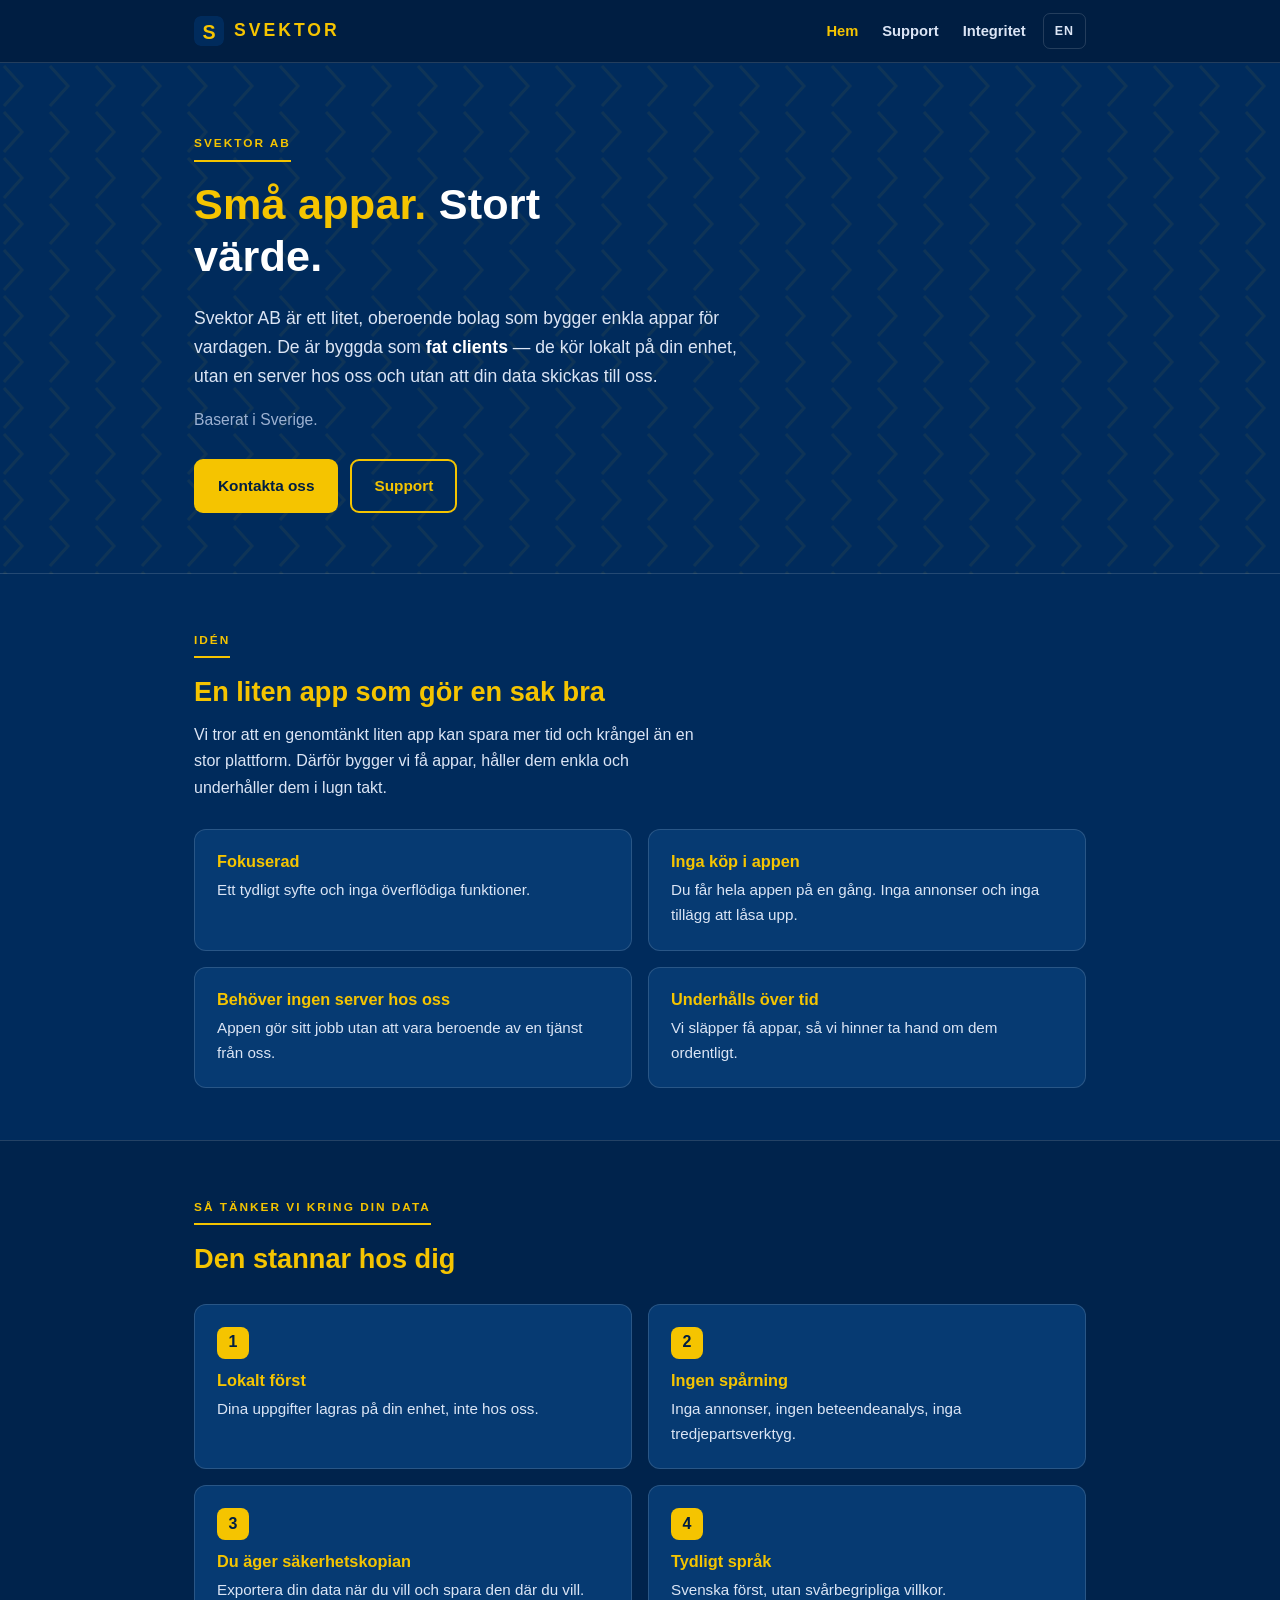
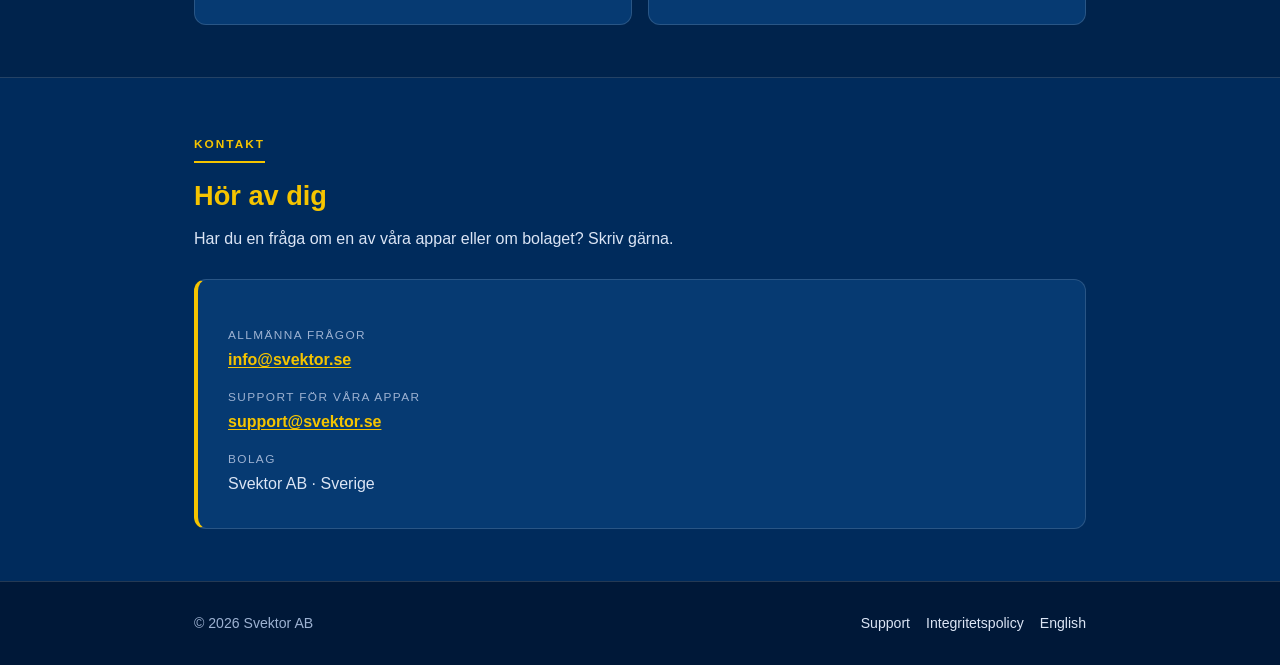
==== commit 0227ffa1: "Rätta påståenden om pris och appar Apparna har inga köp i appen och inga annonser – du får hela appe" ====
--- a/index.html
+++ b/index.html
@@ -4,7 +4,7 @@
 <meta charset="UTF-8">
 <meta name="viewport" content="width=device-width, initial-scale=1">
 <title>Svektor AB — Små appar, stort värde</title>
-<meta name="description" content="Svektor AB är ett litet, oberoende bolag som bygger små appar. De fungerar lokalt på din enhet — utan konton, utan spårning och utan moln.">
+<meta name="description" content="Svektor AB är ett litet, oberoende bolag som bygger små appar. De kör lokalt på din enhet — din data stannar hos dig, utan annonser och utan spårning.">
 <link rel="canonical" href="https://svektor.se/">
 <link rel="icon" href="/favicon.svg" type="image/svg+xml">
 <link rel="alternate" hreflang="sv" href="https://svektor.se/">
@@ -40,8 +40,8 @@
       <h1>Små appar. <span class="accent">Stort värde.</span></h1>
       <p>
         Svektor AB är ett litet, oberoende bolag som bygger enkla appar för
-        vardagen. De är byggda som <strong>fat clients</strong> — allt fungerar
-        lokalt på din enhet, utan konton och utan att något skickas till oss.
+        vardagen. De är byggda som <strong>fat clients</strong> — de kör lokalt på
+        din enhet, utan en server hos oss och utan att din data skickas till oss.
       </p>
       <p class="sub">Baserat i Sverige.</p>
       <div class="cta-row">
@@ -62,20 +62,20 @@
       </p>
       <div class="grid two">
         <div class="card">
-          <h3>Enkelt att komma igång</h3>
-          <p>Ingen registrering, ingen inloggning. Öppna appen och börja.</p>
+          <h3>Fokuserad</h3>
+          <p>Ett tydligt syfte och inga överflödiga funktioner.</p>
         </div>
         <div class="card">
-          <h3>Fungerar offline</h3>
-          <p>Apparna kräver inte internet för att göra sitt jobb.</p>
+          <h3>Inga köp i appen</h3>
+          <p>Du får hela appen på en gång. Inga annonser och inga tillägg att låsa upp.</p>
         </div>
         <div class="card">
-          <h3>Ingen prenumeration</h3>
-          <p>Du betalar en gång, om alls. Inga återkommande avgifter.</p>
+          <h3>Behöver ingen server hos oss</h3>
+          <p>Appen gör sitt jobb utan att vara beroende av en tjänst från oss.</p>
         </div>
         <div class="card">
-          <h3>Byggt i lugn takt</h3>
-          <p>Vi lägger till saker när de är genomtänkta, inte för att fylla en lista.</p>
+          <h3>Underhålls över tid</h3>
+          <p>Vi släpper få appar, så vi hinner ta hand om dem ordentligt.</p>
         </div>
       </div>
     </div>
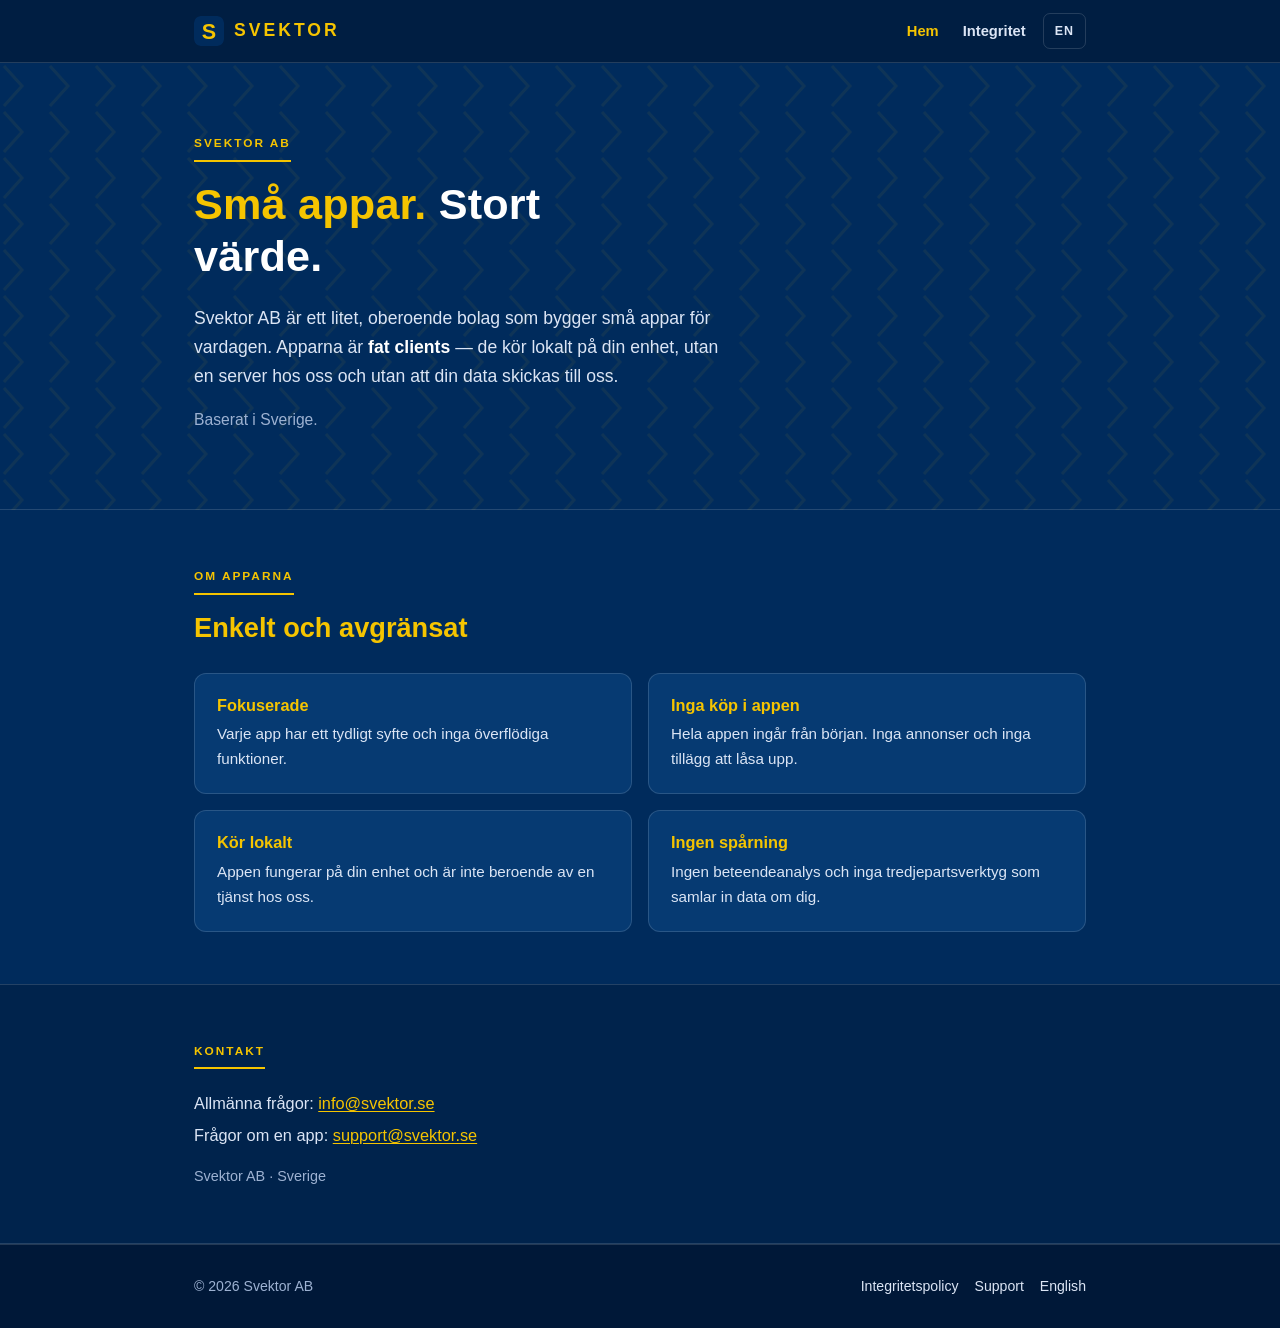
==== commit 11cfa5f5: "Nedtonad text, nya asset-sökvägar, ny ikon - Tar bort alla löften/åtaganden: ingen utlovad support, " ====
--- a/index.html
+++ b/index.html
@@ -6,12 +6,12 @@
 <title>Svektor AB — Små appar, stort värde</title>
 <meta name="description" content="Svektor AB är ett litet, oberoende bolag som bygger små appar. De kör lokalt på din enhet — din data stannar hos dig, utan annonser och utan spårning.">
 <link rel="canonical" href="https://svektor.se/">
-<link rel="icon" href="/favicon.svg" type="image/svg+xml">
+<link rel="icon" href="/svektor-icon.svg" type="image/svg+xml">
 <link rel="alternate" hreflang="sv" href="https://svektor.se/">
 <link rel="alternate" hreflang="en" href="https://svektor.se/en/">
-<link rel="stylesheet" href="/assets/style.css">
+<link rel="stylesheet" href="/assets/svektor.css">
 <meta property="og:title" content="Svektor AB — Små appar, stort värde">
-<meta property="og:description" content="Ett litet, oberoende bolag som bygger små appar. Allt fungerar lokalt på din enhet.">
+<meta property="og:description" content="Ett litet, oberoende bolag som bygger små appar. Allt körs lokalt på din enhet.">
 <meta property="og:type" content="website">
 <meta property="og:url" content="https://svektor.se/">
 <meta property="og:locale" content="sv_SE">
@@ -21,12 +21,11 @@
 <header class="site-header">
   <div class="wrap">
     <a class="brand" href="/" aria-label="Svektor AB, startsida">
-      <img class="brand-mark" src="/favicon.svg" alt="" width="30" height="30">
+      <img class="brand-mark" src="/svektor-icon.svg" alt="" width="30" height="30">
       <span class="brand-name">SVEKTOR</span>
     </a>
     <nav class="site-nav" aria-label="Huvudmeny">
       <a href="/" aria-current="page">Hem</a>
-      <a href="/support.html">Support</a>
       <a href="/integritet.html">Integritet</a>
       <a class="lang" href="/en/" hreflang="en">EN</a>
     </nav>
@@ -39,43 +38,34 @@
       <span class="eyebrow">Svektor AB</span>
       <h1>Små appar. <span class="accent">Stort värde.</span></h1>
       <p>
-        Svektor AB är ett litet, oberoende bolag som bygger enkla appar för
-        vardagen. De är byggda som <strong>fat clients</strong> — de kör lokalt på
-        din enhet, utan en server hos oss och utan att din data skickas till oss.
+        Svektor AB är ett litet, oberoende bolag som bygger små appar för vardagen.
+        Apparna är <strong>fat clients</strong> — de kör lokalt på din enhet, utan en
+        server hos oss och utan att din data skickas till oss.
       </p>
       <p class="sub">Baserat i Sverige.</p>
-      <div class="cta-row">
-        <a class="btn btn-primary" href="mailto:info@svektor.se">Kontakta oss</a>
-        <a class="btn btn-ghost" href="/support.html">Support</a>
-      </div>
     </div>
   </section>
 
   <section>
     <div class="wrap">
-      <span class="eyebrow">Idén</span>
-      <h2>En liten app som gör en sak bra</h2>
-      <p class="section-lead">
-        Vi tror att en genomtänkt liten app kan spara mer tid och krångel än en stor
-        plattform. Därför bygger vi få appar, håller dem enkla och underhåller dem
-        i lugn takt.
-      </p>
+      <span class="eyebrow">Om apparna</span>
+      <h2>Enkelt och avgränsat</h2>
       <div class="grid two">
         <div class="card">
-          <h3>Fokuserad</h3>
-          <p>Ett tydligt syfte och inga överflödiga funktioner.</p>
+          <h3>Fokuserade</h3>
+          <p>Varje app har ett tydligt syfte och inga överflödiga funktioner.</p>
         </div>
         <div class="card">
           <h3>Inga köp i appen</h3>
-          <p>Du får hela appen på en gång. Inga annonser och inga tillägg att låsa upp.</p>
+          <p>Hela appen ingår från början. Inga annonser och inga tillägg att låsa upp.</p>
         </div>
         <div class="card">
-          <h3>Behöver ingen server hos oss</h3>
-          <p>Appen gör sitt jobb utan att vara beroende av en tjänst från oss.</p>
+          <h3>Kör lokalt</h3>
+          <p>Appen fungerar på din enhet och är inte beroende av en tjänst hos oss.</p>
         </div>
         <div class="card">
-          <h3>Underhålls över tid</h3>
-          <p>Vi släpper få appar, så vi hinner ta hand om dem ordentligt.</p>
+          <h3>Ingen spårning</h3>
+          <p>Ingen beteendeanalys och inga tredjepartsverktyg som samlar in data om dig.</p>
         </div>
       </div>
     </div>
@@ -83,45 +73,12 @@
 
   <section class="alt">
     <div class="wrap">
-      <span class="eyebrow">Så tänker vi kring din data</span>
-      <h2>Den stannar hos dig</h2>
-      <div class="grid two">
-        <div class="card">
-          <span class="num">1</span>
-          <h3>Lokalt först</h3>
-          <p>Dina uppgifter lagras på din enhet, inte hos oss.</p>
-        </div>
-        <div class="card">
-          <span class="num">2</span>
-          <h3>Ingen spårning</h3>
-          <p>Inga annonser, ingen beteendeanalys, inga tredjepartsverktyg.</p>
-        </div>
-        <div class="card">
-          <span class="num">3</span>
-          <h3>Du äger säkerhetskopian</h3>
-          <p>Exportera din data när du vill och spara den där du vill.</p>
-        </div>
-        <div class="card">
-          <span class="num">4</span>
-          <h3>Tydligt språk</h3>
-          <p>Svenska först, utan svårbegripliga villkor.</p>
-        </div>
-      </div>
-    </div>
-  </section>
-
-  <section>
-    <div class="wrap">
       <span class="eyebrow">Kontakt</span>
-      <h2>Hör av dig</h2>
-      <p class="section-lead">Har du en fråga om en av våra appar eller om bolaget? Skriv gärna.</p>
-      <div class="contact-box">
-        <div class="contact-list">
-          <div><span>Allmänna frågor</span><a href="mailto:info@svektor.se">info@svektor.se</a></div>
-          <div><span>Support för våra appar</span><a href="mailto:support@svektor.se">support@svektor.se</a></div>
-          <div><span>Bolag</span>Svektor AB · Sverige</div>
-        </div>
-      </div>
+      <p class="contact-plain">
+        Allmänna frågor: <a href="mailto:info@svektor.se">info@svektor.se</a><br>
+        Frågor om en app: <a href="mailto:support@svektor.se">support@svektor.se</a>
+      </p>
+      <p class="contact-plain muted">Svektor AB · Sverige</p>
     </div>
   </section>
 </main>
@@ -130,8 +87,8 @@
   <div class="wrap">
     <span>© 2026 Svektor AB</span>
     <nav aria-label="Sidfot">
+      <a href="/integritet.html">Integritetspolicy</a>
       <a href="/support.html">Support</a>
-      <a href="/integritet.html">Integritetspolicy</a>
       <a href="/en/">English</a>
     </nav>
   </div>
--- a/assets/svektor.css
+++ b/assets/svektor.css
@@ -0,0 +1,236 @@
+/* Svektor AB — company site
+   Same profile as the apps: navy background, signal-yellow text/accents. */
+
+:root {
+  --navy:      #002B5C;   /* page background — Försvarsmakten-inspired */
+  --navy-deep: #001E42;   /* header */
+  --navy-dark: #001838;   /* footer */
+  --navy-alt:  #00234C;   /* alternating section */
+  --surface:   #063A72;   /* cards / raised */
+  --surface-2: #0B4A8A;   /* card hover */
+  --yellow:    #F5C400;   /* signal yellow — headings & accents */
+  --yellow-hi: #FFD21F;
+  --text:      #DBE5F5;   /* body text on navy */
+  --text-dim:  #9DB2D2;
+  --line:      rgba(255, 255, 255, 0.14);
+  --radius: 12px;
+  --maxw: 940px;
+  --font: -apple-system, BlinkMacSystemFont, "Segoe UI", Roboto, Helvetica, Arial, sans-serif;
+  color-scheme: dark;
+}
+
+* { box-sizing: border-box; }
+html { scroll-behavior: smooth; }
+
+body {
+  margin: 0;
+  font-family: var(--font);
+  color: var(--text);
+  background: var(--navy);
+  line-height: 1.65;
+  -webkit-font-smoothing: antialiased;
+}
+
+h1, h2, h3 {
+  line-height: 1.2;
+  font-weight: 800;
+  color: var(--yellow);
+  margin: 0 0 .5em;
+}
+h1 { font-size: clamp(1.8rem, 4.2vw, 2.7rem); letter-spacing: .2px; }
+h2 { font-size: clamp(1.3rem, 2.6vw, 1.7rem); }
+h3 { font-size: 1.02rem; color: var(--yellow); }
+
+p { margin: 0 0 1rem; }
+strong { color: #fff; }
+
+a { color: var(--yellow); text-decoration-thickness: 1px; text-underline-offset: 2px; }
+a:hover { color: var(--yellow-hi); }
+
+:focus-visible { outline: 3px solid var(--yellow); outline-offset: 2px; border-radius: 3px; }
+
+.wrap { max-width: var(--maxw); margin: 0 auto; padding: 0 24px; }
+
+.eyebrow {
+  display: inline-block;
+  font-size: .74rem;
+  font-weight: 800;
+  letter-spacing: 2px;
+  text-transform: uppercase;
+  color: var(--yellow);
+  padding-bottom: 6px;
+  border-bottom: 2px solid var(--yellow);
+  margin-bottom: 1.1rem;
+}
+
+/* ---------- Header ---------- */
+.site-header {
+  position: sticky;
+  top: 0;
+  z-index: 20;
+  background: var(--navy-deep);
+  border-bottom: 1px solid var(--line);
+}
+.site-header .wrap {
+  display: flex;
+  align-items: center;
+  justify-content: space-between;
+  gap: 14px;
+  min-height: 62px;
+  flex-wrap: wrap;
+}
+.brand { display: inline-flex; align-items: center; gap: 10px; text-decoration: none; }
+.brand-mark { width: 30px; height: 30px; display: block; border-radius: 7px; }
+.brand-name { color: var(--yellow); font-weight: 800; font-size: 1.1rem; letter-spacing: 3px; }
+.site-nav { display: flex; align-items: center; gap: 2px; flex-wrap: wrap; }
+.site-nav a {
+  color: var(--text);
+  text-decoration: none;
+  font-weight: 600;
+  font-size: .92rem;
+  padding: 7px 11px;
+  border-radius: 7px;
+}
+.site-nav a:hover { color: #fff; background: rgba(255, 255, 255, 0.07); }
+.site-nav a[aria-current="page"] { color: var(--yellow); }
+.site-nav a.lang { border: 1px solid var(--line); letter-spacing: 1px; font-size: .78rem; margin-left: 4px; }
+
+/* ---------- Hero ---------- */
+.hero {
+  background-image:
+    url("data:image/svg+xml,%3Csvg xmlns='http://www.w3.org/2000/svg' width='46' height='46'%3E%3Cpath d='M4 3l18 20L4 43' fill='none' stroke='%23F5C400' stroke-opacity='0.06' stroke-width='3'/%3E%3C/svg%3E");
+  padding: 66px 0 60px;
+  border-bottom: 1px solid var(--line);
+}
+.hero h1 { max-width: 20ch; }
+.hero h1 .accent { color: #fff; }
+.hero p { font-size: 1.1rem; color: var(--text); max-width: 56ch; }
+.hero .sub { color: var(--text-dim); font-size: .98rem; }
+
+.cta-row { display: flex; flex-wrap: wrap; gap: 12px; margin-top: 26px; }
+.btn {
+  display: inline-block;
+  padding: 12px 22px;
+  border-radius: 9px;
+  font-weight: 700;
+  font-size: .96rem;
+  text-decoration: none;
+  border: 2px solid transparent;
+}
+.btn-primary { background: var(--yellow); color: var(--navy-deep); }
+.btn-primary:hover { background: var(--yellow-hi); color: var(--navy-deep); }
+.btn-ghost { border-color: var(--yellow); color: var(--yellow); }
+.btn-ghost:hover { background: rgba(245, 196, 0, 0.1); color: var(--yellow-hi); }
+
+/* ---------- Sections ---------- */
+section { padding: 52px 0; }
+section.alt { background: var(--navy-alt); border-block: 1px solid var(--line); }
+.section-lead { max-width: 58ch; color: var(--text); }
+
+.grid {
+  display: grid;
+  gap: 16px;
+  grid-template-columns: repeat(auto-fit, minmax(230px, 1fr));
+  margin-top: 28px;
+}
+.grid.two { grid-template-columns: repeat(2, 1fr); }
+@media (max-width: 620px) { .grid.two { grid-template-columns: 1fr; } }
+
+.card {
+  background: var(--surface);
+  border: 1px solid var(--line);
+  border-radius: var(--radius);
+  padding: 22px;
+  transition: background .15s ease;
+}
+.card:hover { background: var(--surface-2); }
+.card h3 { margin-bottom: .35rem; }
+.card p { color: var(--text); margin: 0; font-size: .95rem; }
+.card .num {
+  display: inline-flex;
+  align-items: center;
+  justify-content: center;
+  width: 32px; height: 32px;
+  border-radius: 8px;
+  background: var(--yellow);
+  color: var(--navy-deep);
+  font-weight: 800;
+  margin-bottom: 12px;
+}
+
+/* ---------- Contact ---------- */
+.contact-box {
+  background: var(--surface);
+  border: 1px solid var(--line);
+  border-left: 4px solid var(--yellow);
+  border-radius: var(--radius);
+  padding: 30px;
+  margin-top: 26px;
+}
+.contact-list { display: grid; gap: 14px; margin-top: 16px; }
+.contact-list div { font-size: 1rem; }
+.contact-list span {
+  display: block;
+  font-size: .74rem;
+  letter-spacing: 1.4px;
+  text-transform: uppercase;
+  color: var(--text-dim);
+  margin-bottom: 2px;
+}
+.contact-list a { font-weight: 700; }
+
+/* ---------- Prose (support / privacy) ---------- */
+.prose { max-width: 68ch; }
+.prose h2 { margin-top: 2rem; }
+.prose h3 { margin-top: 1.5rem; color: #fff; }
+.prose ul { padding-left: 1.2rem; }
+.prose li { margin-bottom: .4rem; }
+.prose .updated {
+  font-size: .9rem;
+  color: var(--text-dim);
+  border-left: 3px solid var(--yellow);
+  padding-left: 12px;
+}
+.callout {
+  background: var(--surface);
+  border: 1px solid var(--line);
+  border-left: 4px solid var(--yellow);
+  border-radius: 8px;
+  padding: 16px 18px;
+  margin: 1.4rem 0;
+}
+.callout p { margin: 0; color: var(--text); }
+
+/* ---------- Plain contact block ---------- */
+.contact-plain { font-size: 1.02rem; line-height: 2; margin: 0; }
+.contact-plain.muted { color: var(--text-dim); font-size: .9rem; margin-top: 10px; }
+
+/* ---------- Footer ---------- */
+.site-footer {
+  background: var(--navy-dark);
+  border-top: 1px solid var(--line);
+  color: var(--text-dim);
+  padding: 30px 0;
+  font-size: .88rem;
+}
+.site-footer .wrap {
+  display: flex;
+  flex-wrap: wrap;
+  gap: 10px 22px;
+  align-items: center;
+  justify-content: space-between;
+}
+.site-footer a { color: var(--text); text-decoration: none; }
+.site-footer a:hover { color: var(--yellow); }
+.site-footer nav { display: flex; gap: 16px; flex-wrap: wrap; }
+
+@media (max-width: 560px) {
+  .brand-name { letter-spacing: 2px; font-size: 1rem; }
+  section { padding: 40px 0; }
+  .hero { padding: 48px 0 44px; }
+  .contact-box, .card { padding: 18px; }
+}
+@media (prefers-reduced-motion: reduce) {
+  html { scroll-behavior: auto; }
+  .card { transition: none; }
+}
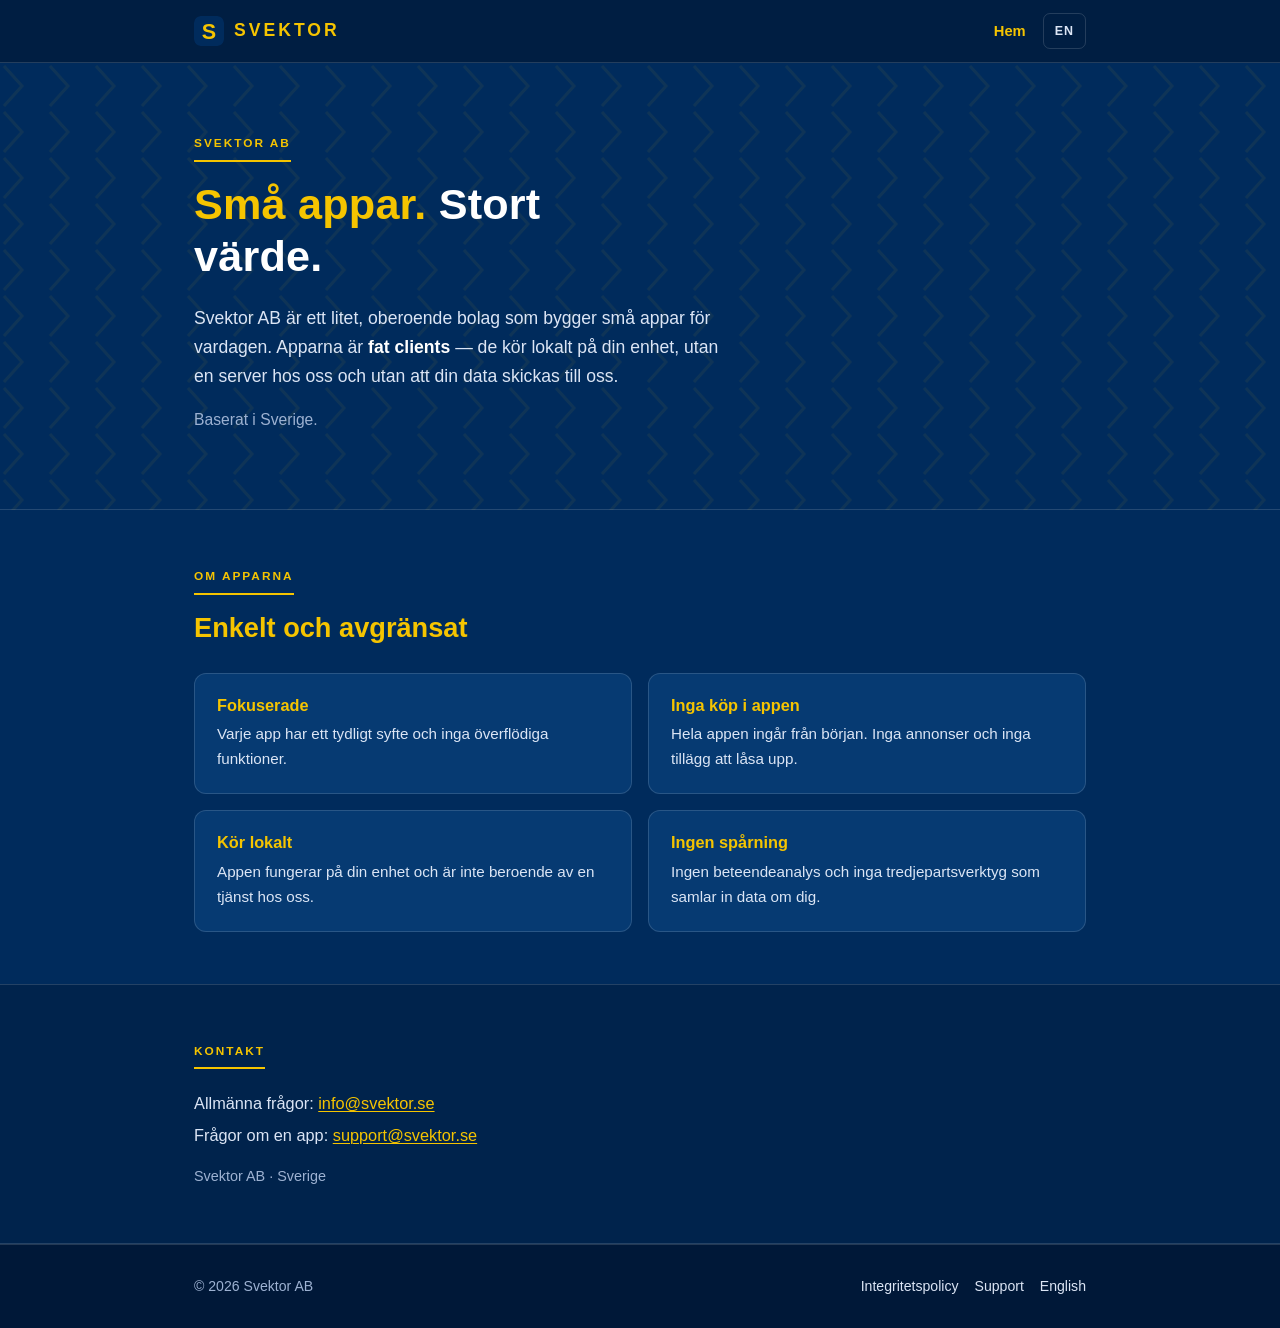
==== commit 1bf767ec: "Flytta integritet/support till sidfoten, ur toppmenyn Toppmenyn blir Hem + språkval. Integritetspoli" ====
--- a/index.html
+++ b/index.html
@@ -26,7 +26,6 @@
     </a>
     <nav class="site-nav" aria-label="Huvudmeny">
       <a href="/" aria-current="page">Hem</a>
-      <a href="/integritet.html">Integritet</a>
       <a class="lang" href="/en/" hreflang="en">EN</a>
     </nav>
   </div>
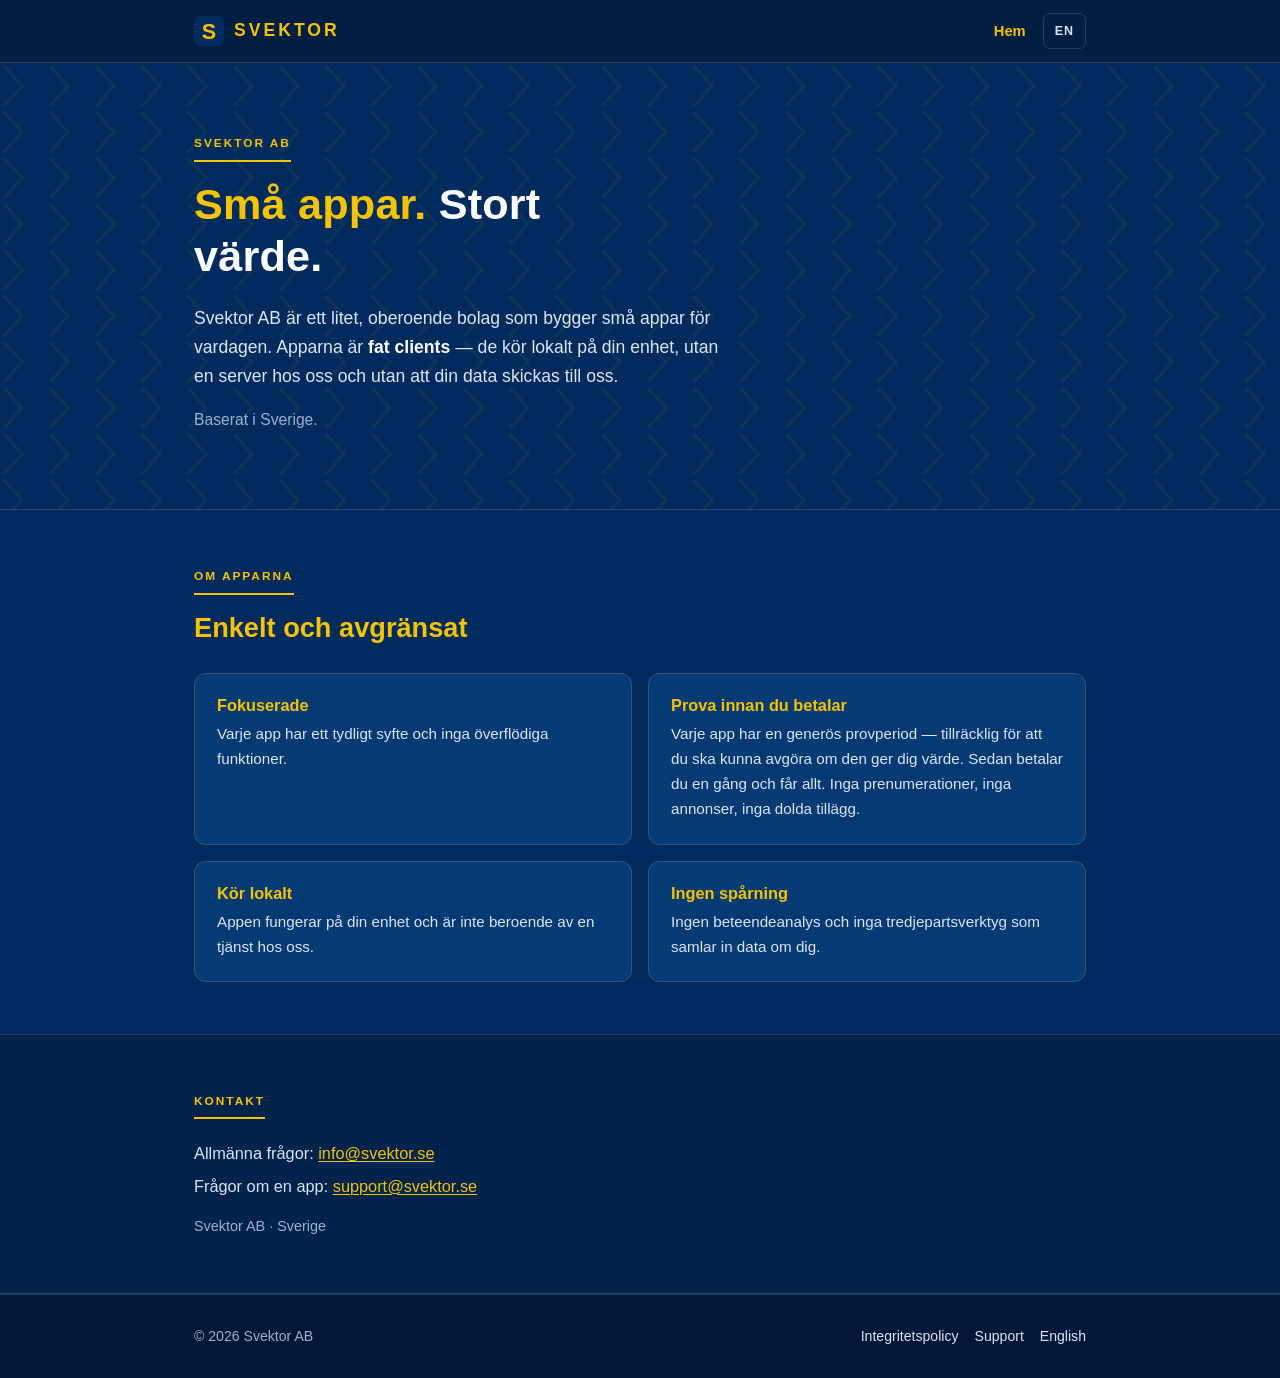
==== commit 3104dfb4: "Update pricing message: replace "no IAP" with "try before you buy" The old "Inga köp i appen / No in" ====
--- a/index.html
+++ b/index.html
@@ -55,8 +55,8 @@
           <p>Varje app har ett tydligt syfte och inga överflödiga funktioner.</p>
         </div>
         <div class="card">
-          <h3>Inga köp i appen</h3>
-          <p>Hela appen ingår från början. Inga annonser och inga tillägg att låsa upp.</p>
+          <h3>Prova innan du betalar</h3>
+          <p>Varje app har en generös provperiod — tillräcklig för att du ska kunna avgöra om den ger dig värde. Sedan betalar du en gång och får allt. Inga prenumerationer, inga annonser, inga dolda tillägg.</p>
         </div>
         <div class="card">
           <h3>Kör lokalt</h3>
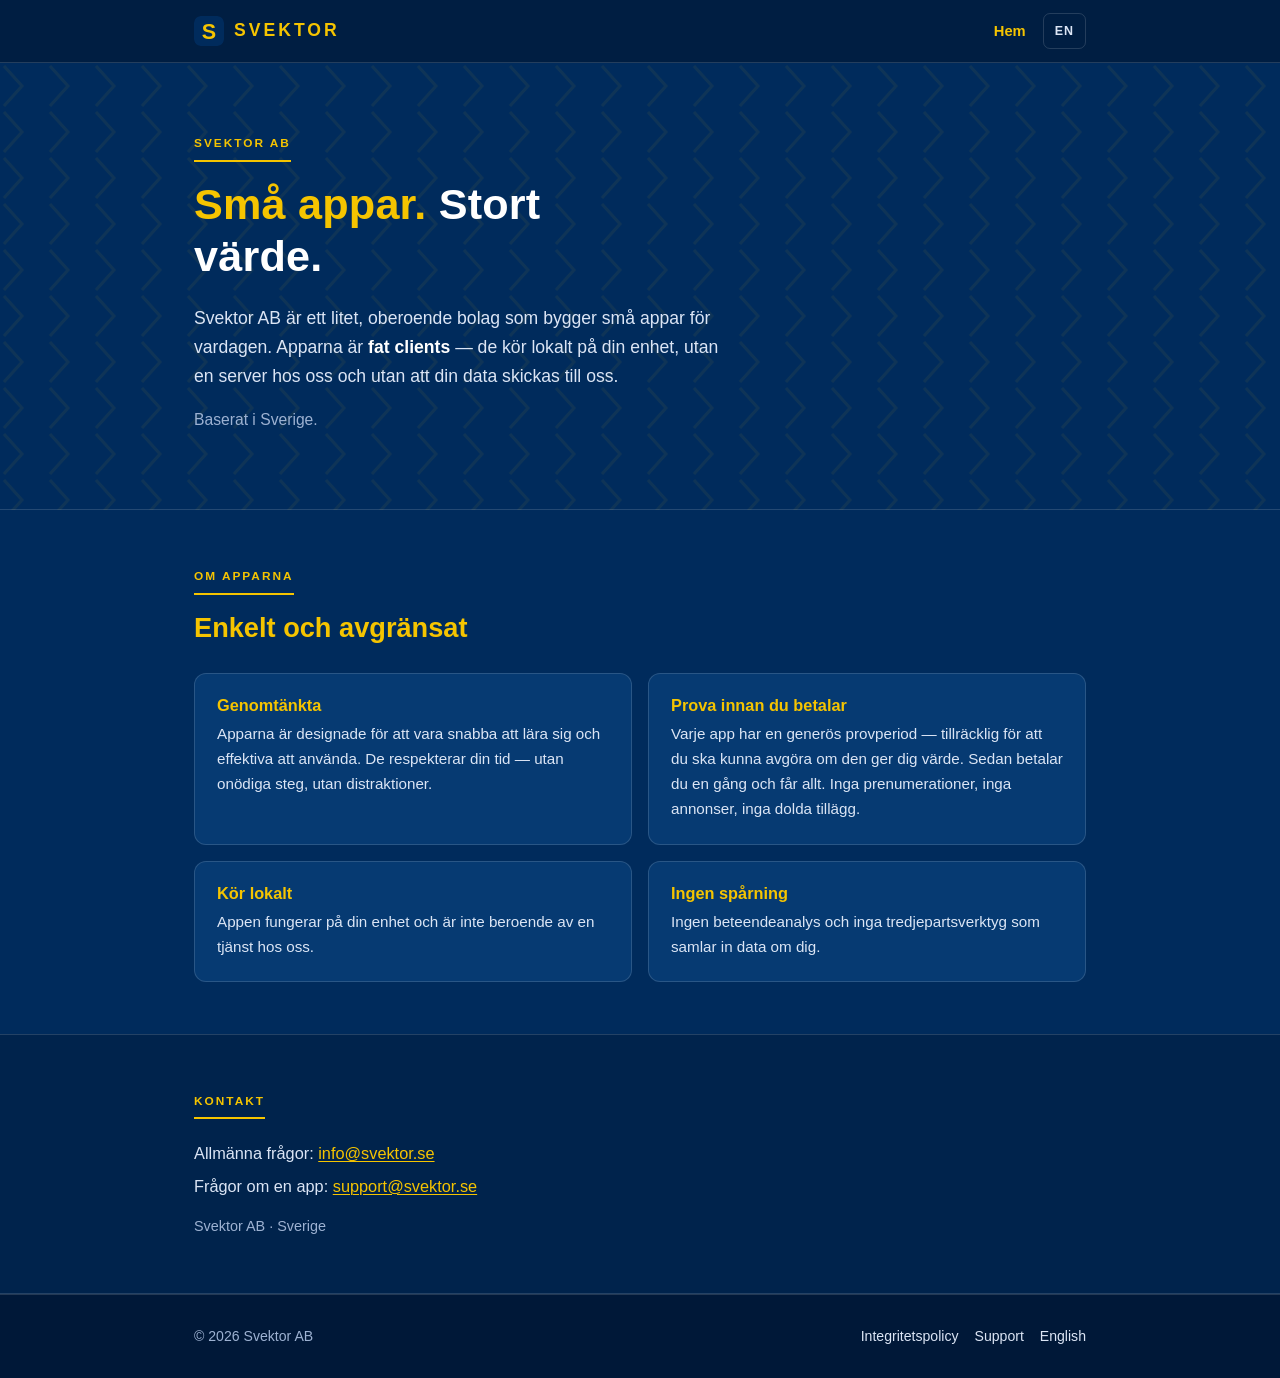
==== commit 41d10242: "Rephrase "Focused" card to "Thoughtfully designed / Genomtänkta" Shifts emphasis from feature-scarci" ====
--- a/index.html
+++ b/index.html
@@ -51,8 +51,8 @@
       <h2>Enkelt och avgränsat</h2>
       <div class="grid two">
         <div class="card">
-          <h3>Fokuserade</h3>
-          <p>Varje app har ett tydligt syfte och inga överflödiga funktioner.</p>
+          <h3>Genomtänkta</h3>
+          <p>Apparna är designade för att vara snabba att lära sig och effektiva att använda. De respekterar din tid — utan onödiga steg, utan distraktioner.</p>
         </div>
         <div class="card">
           <h3>Prova innan du betalar</h3>
